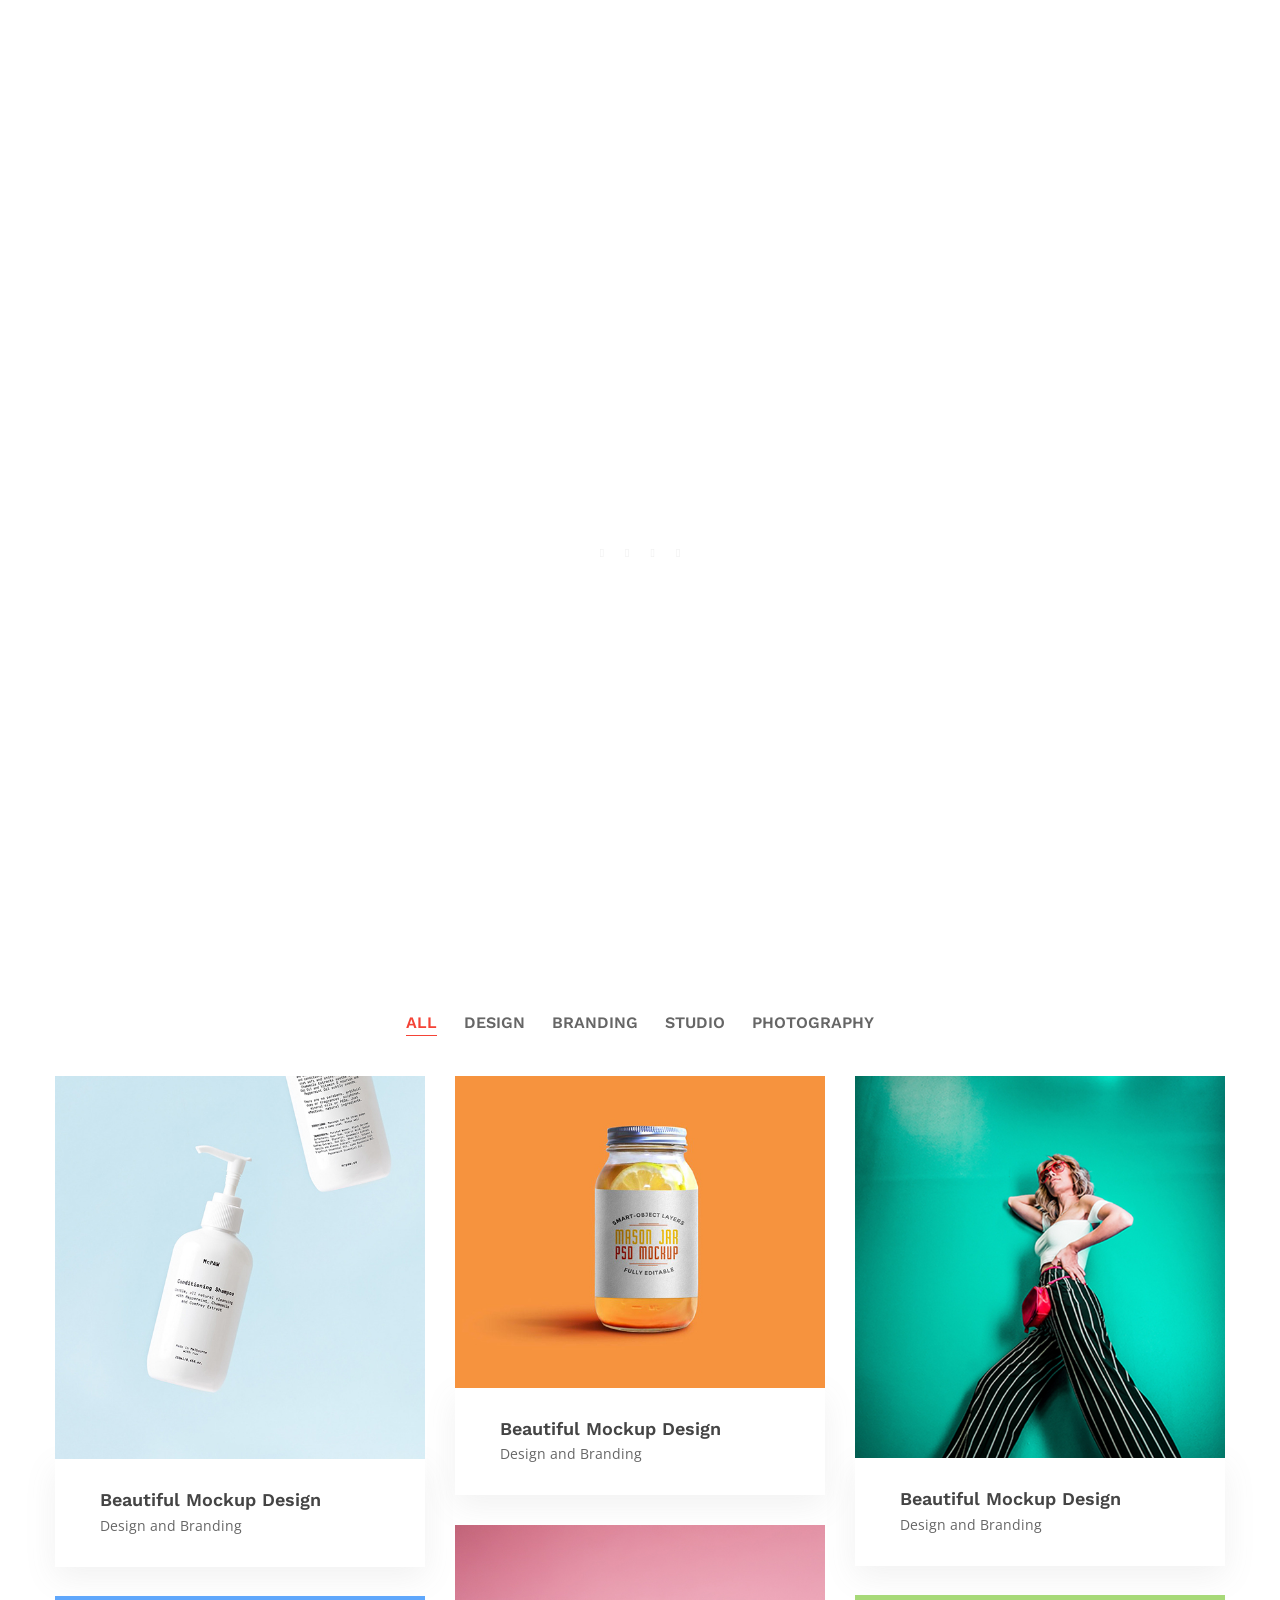
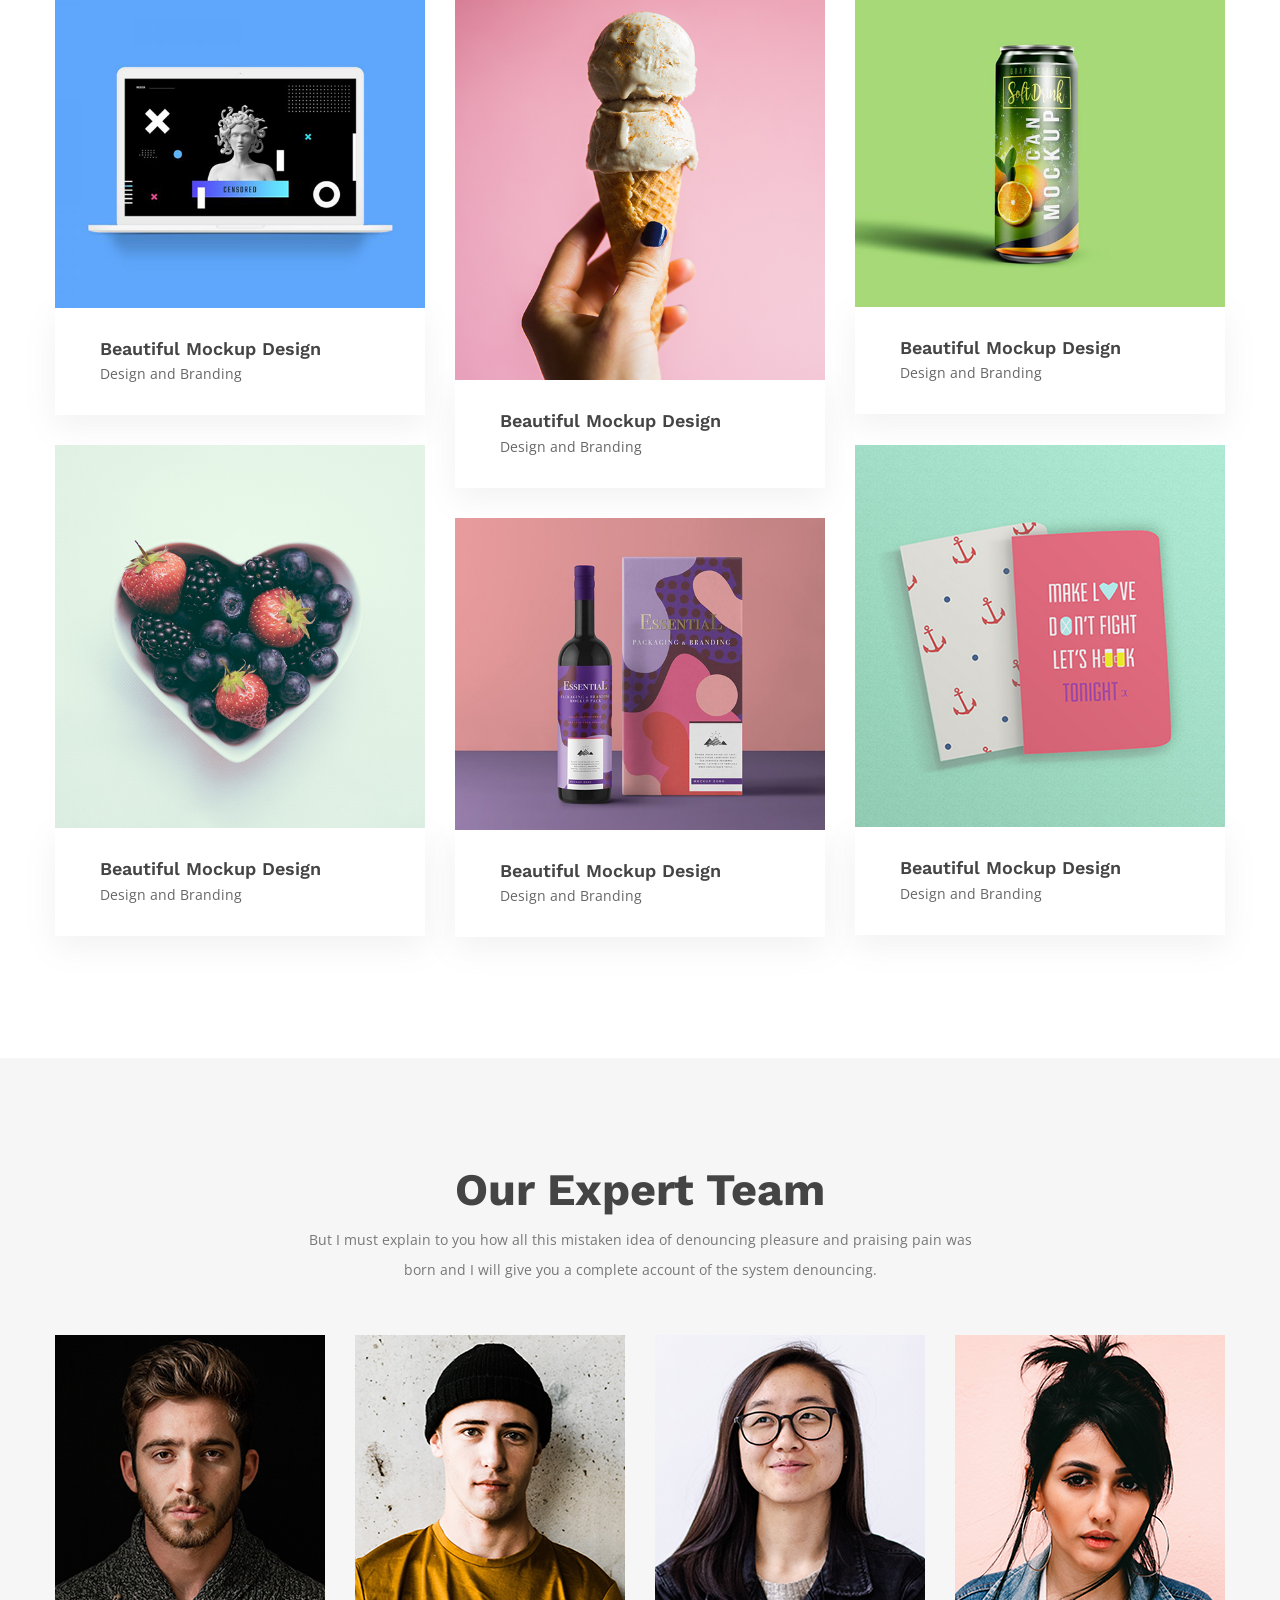
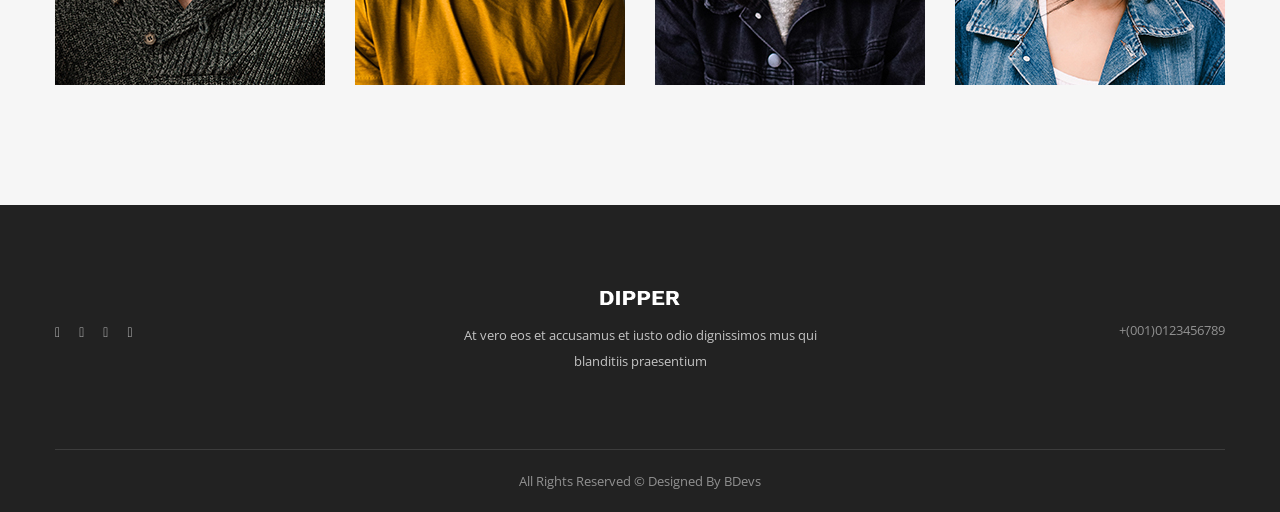
==== index.html @ 20be12cf "init" ====
<!DOCTYPE html>
<!-- saved from url=(0044)http://bdevs.net/dipper/dipper/index-6.html# -->
<html class="js sizes customelements history pointerevents postmessage webgl websockets cssanimations csscolumns csscolumns-width csscolumns-span csscolumns-fill csscolumns-gap csscolumns-rule csscolumns-rulecolor csscolumns-rulestyle csscolumns-rulewidth csscolumns-breakbefore csscolumns-breakafter csscolumns-breakinside flexbox picture srcset webworkers" lang="zxx"><head><meta http-equiv="Content-Type" content="text/html; charset=UTF-8">
        
        <meta http-equiv="x-ua-compatible" content="ie=edge">
        <title>Dipper - Minimal Portfolio Template</title>
        <meta name="description" content="">
        <meta name="viewport" content="width=device-width, initial-scale=1">

        <link rel="manifest" href="http://bdevs.net/dipper/dipper/site.webmanifest">
		<link rel="shortcut icon" type="image/x-icon" href="http://bdevs.net/dipper/dipper/img/favicon.ico">
        <!-- Place favicon.ico in the root directory -->

		<!-- CSS here -->
        <link rel="stylesheet" href="./Dipper - Minimal Portfolio Template_files/bootstrap.min.css">
        <link rel="stylesheet" href="./Dipper - Minimal Portfolio Template_files/owl.carousel.min.css">
		<link rel="stylesheet" href="./Dipper - Minimal Portfolio Template_files/magnific-popup.css">
		<link rel="stylesheet" href="./Dipper - Minimal Portfolio Template_files/animate.min.css">
        <link rel="stylesheet" href="./Dipper - Minimal Portfolio Template_files/slick.css">
        <link rel="stylesheet" href="./Dipper - Minimal Portfolio Template_files/fontawesome-all.min.css">
        <link rel="stylesheet" href="./Dipper - Minimal Portfolio Template_files/hamburgers.min.css">
        <link rel="stylesheet" href="./Dipper - Minimal Portfolio Template_files/default.css">
        <link rel="stylesheet" href="./Dipper - Minimal Portfolio Template_files/meanmenu.css">
        <link rel="stylesheet" href="./Dipper - Minimal Portfolio Template_files/themify-icons.css">
        <link rel="stylesheet" href="./Dipper - Minimal Portfolio Template_files/et-line-fonts.css">
        <link rel="stylesheet" href="./Dipper - Minimal Portfolio Template_files/style.css">
        <link rel="stylesheet" href="./Dipper - Minimal Portfolio Template_files/responsive.css">
    <style>@media print {#ghostery-purple-box {display:none !important}}</style></head>
    <body>
        <!--[if lte IE 9]>
            <p class="browserupgrade">You are using an <strong>outdated</strong> browser. Please <a href="https://browsehappy.com/">upgrade your browser</a> to improve your experience and security.</p>
        <![endif]-->

		<!-- header start -->
		<header id="sticky-header" class="transparent-header">
			<div class="header-area pl-55 pr-55">
				<div class="container-fluid">
					<div class="row">
						<div class="col-xl-2 col-lg-2 d-flex align-items-center">
							<div class="logo ">
								<a href="http://bdevs.net/dipper/dipper/index.html">
									<img class="white-logo" src="./Dipper - Minimal Portfolio Template_files/1.png" alt="">
									<img class="black-logo" src="./Dipper - Minimal Portfolio Template_files/logo.png" alt="">
								</a>
							</div>
						</div>
						<div class="col-xl-10 col-lg-10 ">
							<div class="main-menu text-right">
								<nav id="mobile-menu" style="display: block;">
									<ul>
										<li>
											<a href="http://bdevs.net/dipper/dipper/index.html">HOME</a>
											<ul class="submenu">
												<li>
													<a href="http://bdevs.net/dipper/dipper/index.html">Home Version 1</a>
												</li>
												<li>
													<a href="http://bdevs.net/dipper/dipper/index-2.html">Home Version 2</a>
												</li>
												<li>
													<a href="http://bdevs.net/dipper/dipper/index-3.html">Home Version 3</a>
												</li>
												<li>
													<a href="http://bdevs.net/dipper/dipper/index-4.html">Home Version 4</a>
												</li>
												<li>
													<a href="http://bdevs.net/dipper/dipper/index-5.html">Home Version 5</a>
												</li>
												<li>
													<a href="http://bdevs.net/dipper/dipper/index-6.html">Home Version 6</a>
												</li>
											</ul>
										</li>
										<li>
											<a href="http://bdevs.net/dipper/dipper/about-us.html">ABOUT US</a>
											<ul class="submenu">
												<li>
													<a href="http://bdevs.net/dipper/dipper/about-me.html">About me</a>
												</li>
												<li>
													<a href="http://bdevs.net/dipper/dipper/about-us.html">About Us</a>
												</li>
											</ul>
										</li>
										<li>
											<a href="http://bdevs.net/dipper/dipper/blog-grid.html">BLOG</a>
                                            <ul class="submenu">
                                                <li>
                                                    <a href="http://bdevs.net/dipper/dipper/blog-grid.html">blog grid</a>
                                                </li>
                                                <li>
                                                    <a href="http://bdevs.net/dipper/dipper/blog-left-sidebar.html">Blog Left sidebar</a>
                                                </li>
                                                <li>
                                                    <a href="http://bdevs.net/dipper/dipper/blog-right-sidebar.html">Blog Right sidebar</a>
                                                </li>
                                                <li>
                                                    <a href="http://bdevs.net/dipper/dipper/blog-details.html">Blog Details</a>
                                                </li>
                                            </ul>
										</li>
										<li>
											<a href="http://bdevs.net/dipper/dipper/index-6.html#">PAGES</a>
											<ul class="submenu">
												<li>
													<a href="http://bdevs.net/dipper/dipper/contact.html">Contact</a>
												</li>
												<li>
													<a href="http://bdevs.net/dipper/dipper/pricing.html">pricing</a>
												</li>
												<li>
													<a href="http://bdevs.net/dipper/dipper/services.html">services</a>
												</li>
											</ul>
										</li>
										<li>
											<a href="http://bdevs.net/dipper/dipper/portfolio-2-col.html">PROJECT</a>
											<ul class="submenu">
												<li>
													<a href="http://bdevs.net/dipper/dipper/portfolio-2-col.html">portfolio 2 Col</a>
												</li>
												<li>
													<a href="http://bdevs.net/dipper/dipper/portfolio-3-col.html">portfolio 3 Col</a>
												</li>
												<li>
													<a href="http://bdevs.net/dipper/dipper/portfolio-grid.html">portfolio grid</a>
												</li>
												<li>
													<a href="http://bdevs.net/dipper/dipper/portfolio-grid-withtitle.html">portfolio grid withtitle</a>
												</li>
												<li>
													<a href="http://bdevs.net/dipper/dipper/portfolio-masonry.html">portfolio-masonry</a>
												</li>
												<li>
													<a href="http://bdevs.net/dipper/dipper/portfolio-details.html">portfolio Details </a>
												</li>
											</ul>
										</li>
										<li>
											<a href="http://bdevs.net/dipper/dipper/contact.html">CONTACT</a>
										</li>
									</ul>
								</nav>
							</div>
							<div class="mobile-menu"></div>
						</div>
					</div>
				</div>
			</div>
		</header>
		<!-- header end -->
		<!-- slider-area-start -->
		<div class="slider-area">
			<div class="slider">
				<div class="slider-wrapper vh d-flex align-items-center pt-35" style="background-image:url(img/slider/slider3.jpg)">
				   <div class="container">
						<div class="row">
							<div class="col-xl-6 col-lg-6 offset-lg-3 offset-xl-3">
								<div class="slider-info text-center wow fadeInUp" data-wow-delay=".3s" style="visibility: visible; animation-delay: 0.3s; animation-name: fadeInUp;">
									<h1>We Are Creative</h1>
									<p>But I must explain to you how all this mistaken idea of denouncing pleasure and praising </p>
									<div class="slider-icon">
										<a href="http://bdevs.net/dipper/dipper/index-6.html#"><i class="fab fa-facebook-f"></i></a>
										<a href="http://bdevs.net/dipper/dipper/index-6.html#"><i class="fab fa-twitter"></i></a>
										<a href="http://bdevs.net/dipper/dipper/index-6.html#"><i class="fab fa-instagram"></i></a>
										<a href="http://bdevs.net/dipper/dipper/index-6.html#"><i class="fab fa-dribbble"></i></a>
									</div>
								</div>
							</div>
						</div>
				   </div>
			   </div>
			</div>
		</div>
		<!-- slider-area-end -->
		<!-- portfolio-area start -->
		<div class="portfolio-area pt-110 pb-90">
			<div class="container">
				<div class="row">
					<div class="col-xl-12">
						<div class="portfolio-menu mb-40 text-center">
							<button class="active" data-filter="*">All</button>
							<button data-filter=".cat1">Design</button>
							<button data-filter=".cat2">Branding</button>
							<button data-filter=".cat3">Studio</button>
							<button data-filter=".cat4">Photography</button>
						</div>
					</div>
				</div>
				<div class="row grid" style="position: relative; height: 1489.98px;">
					<div class="col-xl-4 col-lg-4 col-md-6 grid-item cat1 cat4" style="position: absolute; left: 0%; top: 0px;">
						<div class="portfolio-wrapper mb-30 wow fadeInUp" data-wow-delay=".3s" style="visibility: hidden; animation-delay: 0.3s; animation-name: none;">
							<div class="portfolio-img portfolio2-img">
								<a class="image-link" href="./Dipper - Minimal Portfolio Template_files/1.jpg"><img src="./Dipper - Minimal Portfolio Template_files/1.jpg" alt=""></a>
								<div class="portfolio1-content">
									<h4><a href="http://bdevs.net/dipper/dipper/index-6.html#">Beautiful Mockup Design</a></h4>
									<span>Design and Branding</span>
								</div>
							</div>
						</div>
					</div>
					<div class="col-xl-4 col-lg-4 col-md-6 grid-item cat2 cat4" style="position: absolute; left: 33.3333%; top: 0px;">
						<div class="portfolio-wrapper mb-30 wow fadeInUp" data-wow-delay=".5s" style="visibility: hidden; animation-delay: 0.5s; animation-name: none;">
							<div class="portfolio-img portfolio2-img">
								<a class="image-link" href="./Dipper - Minimal Portfolio Template_files/2.jpg"><img src="./Dipper - Minimal Portfolio Template_files/2.jpg" alt=""></a>
								<div class="portfolio1-content">
									<h4><a href="http://bdevs.net/dipper/dipper/index-6.html#">Beautiful Mockup Design</a></h4>
									<span>Design and Branding</span>
								</div>
							</div>
						</div>
					</div>
					<div class="col-xl-4 col-lg-4 col-md-6 grid-item cat3 cat1" style="position: absolute; left: 66.6667%; top: 0px;">
						<div class="portfolio-wrapper mb-30 wow fadeInUp" data-wow-delay=".7s" style="visibility: hidden; animation-delay: 0.7s; animation-name: none;">
							<div class="portfolio-img portfolio2-img">
								<a class="image-link" href="./Dipper - Minimal Portfolio Template_files/3.jpg"><img src="./Dipper - Minimal Portfolio Template_files/3.jpg" alt=""></a>
								<div class="portfolio1-content">
									<h4><a href="http://bdevs.net/dipper/dipper/index-6.html#">Beautiful Mockup Design</a></h4>
									<span>Design and Branding</span>
								</div>
							</div>
						</div>
					</div>
					<div class="col-xl-4 col-lg-4 col-md-6 grid-item cat1 cat2" style="position: absolute; left: 33.3333%; top: 448px;">
						<div class="portfolio-wrapper mb-30 wow fadeInUp" data-wow-delay=".9s" style="visibility: hidden; animation-delay: 0.9s; animation-name: none;">
							<div class="portfolio-img portfolio2-img">
								<a class="image-link" href="./Dipper - Minimal Portfolio Template_files/4.jpg"><img src="./Dipper - Minimal Portfolio Template_files/5.jpg" alt=""></a>
								<div class="portfolio1-content">
									<h4><a href="http://bdevs.net/dipper/dipper/index-6.html#">Beautiful Mockup Design</a></h4>
									<span>Design and Branding</span>
								</div>
							</div>
						</div>
					</div>
					<div class="col-xl-4 col-lg-4 col-md-6 grid-item cat2 cat3" style="position: absolute; left: 66.6667%; top: 519px;">
						<div class="portfolio-wrapper mb-30 wow fadeInUp" data-wow-delay="1.1s" style="visibility: hidden; animation-delay: 1.1s; animation-name: none;">
							<div class="portfolio-img portfolio2-img">
								<a class="image-link" href="./Dipper - Minimal Portfolio Template_files/6.jpg"><img src="./Dipper - Minimal Portfolio Template_files/6.jpg" alt=""></a>
								<div class="portfolio1-content">
									<h4><a href="http://bdevs.net/dipper/dipper/index-6.html#">Beautiful Mockup Design</a></h4>
									<span>Design and Branding</span>
								</div>
							</div>
						</div>
					</div>
					<div class="col-xl-4 col-lg-4 col-md-6 grid-item cat4 cat2" style="position: absolute; left: 0%; top: 519px;">
						<div class="portfolio-wrapper mb-30 wow fadeInUp" data-wow-delay="1.3s" style="visibility: hidden; animation-delay: 1.3s; animation-name: none;">
							<div class="portfolio-img portfolio2-img">
								<a class="image-link" href="./Dipper - Minimal Portfolio Template_files/5.jpg"><img src="./Dipper - Minimal Portfolio Template_files/4.jpg" alt=""></a>
								<div class="portfolio1-content">
									<h4><a href="http://bdevs.net/dipper/dipper/index-6.html#">Beautiful Mockup Design</a></h4>
									<span>Design and Branding</span>
								</div>
							</div>
						</div>
					</div>
					<div class="col-xl-4 col-lg-4 col-md-6 grid-item cat1 cat3" style="position: absolute; left: 66.6667%; top: 968px;">
						<div class="portfolio-wrapper mb-30 wow fadeInUp" data-wow-delay="1.5s" style="visibility: hidden; animation-delay: 1.5s; animation-name: none;">
							<div class="portfolio-img portfolio2-img">
								<a class="image-link" href="./Dipper - Minimal Portfolio Template_files/7.jpg"><img src="./Dipper - Minimal Portfolio Template_files/9.jpg" alt=""></a>
								<div class="portfolio1-content">
									<h4><a href="http://bdevs.net/dipper/dipper/index-6.html#">Beautiful Mockup Design</a></h4>
									<span>Design and Branding</span>
								</div>
							</div>
						</div>
					</div>
					<div class="col-xl-4 col-lg-4 col-md-6 grid-item cat4 cat1" style="position: absolute; left: 0%; top: 968px;">
						<div class="portfolio-wrapper mb-30 wow fadeInUp" data-wow-delay="1.7s" style="visibility: hidden; animation-delay: 1.7s; animation-name: none;">
							<div class="portfolio-img portfolio2-img">
								<a class="image-link" href="./Dipper - Minimal Portfolio Template_files/8.jpg"><img src="./Dipper - Minimal Portfolio Template_files/7.jpg" alt=""></a>
								<div class="portfolio1-content">
									<h4><a href="http://bdevs.net/dipper/dipper/index-6.html#">Beautiful Mockup Design</a></h4>
									<span>Design and Branding</span>
								</div>
							</div>
						</div>
					</div>
					<div class="col-xl-4 col-lg-4 col-md-6 grid-item cat2 cat4" style="position: absolute; left: 33.3333%; top: 1041px;">
						<div class="portfolio-wrapper mb-30 wow fadeInUp" data-wow-delay="1.9s" style="visibility: hidden; animation-delay: 1.9s; animation-name: none;">
							<div class="portfolio-img portfolio2-img">
								<a class="image-link" href="./Dipper - Minimal Portfolio Template_files/8.jpg"><img src="./Dipper - Minimal Portfolio Template_files/8.jpg" alt=""></a>
								<div class="portfolio1-content">
									<h4><a href="http://bdevs.net/dipper/dipper/index-6.html#">Beautiful Mockup Design</a></h4>
									<span>Design and Branding</span>
								</div>
							</div>
						</div>
					</div>
				</div>
			</div>
		</div>
		<!-- portfolio-area end -->
		<!-- team-area-start -->
		<div class="team-area gray-bg pt-105 pb-90">
			<div class="container">
				<div class="col-xl-8 col-lg-8 offset-lg-2 offset-xl-2">
					<div class="section-title text-center mb-50">
						<h1>Our Expert Team</h1>
						<p>But I must explain to you how all this mistaken idea of denouncing pleasure and praising pain was born and I will give you a complete account of the system denouncing.</p>
					</div>
				</div>
				<div class="row">
					<div class="col-xl-3 col-lg-3 col-md-6">
						<div class="team-wrapper mb-30 wow fadeInUp" data-wow-delay=".3s" style="visibility: hidden; animation-delay: 0.3s; animation-name: none;">
							<div class="team-img">
								<img src="./Dipper - Minimal Portfolio Template_files/team1.jpg" alt="">
								<div class="team-text">
									<h4>Nora S. Williams</h4>
									<span>Web Developer</span>
									<div class="team-icon">
										<a href="http://bdevs.net/dipper/dipper/index-6.html#"><i class="fab fa-facebook-f"></i></a>
										<a href="http://bdevs.net/dipper/dipper/index-6.html#"><i class="fab fa-twitter"></i></a>
										<a href="http://bdevs.net/dipper/dipper/index-6.html#"><i class="fab fa-google-plus-g"></i></a>
										<a href="http://bdevs.net/dipper/dipper/index-6.html#"><i class="fab fa-instagram"></i></a>
									</div>
								</div>
							</div>
						</div>
					</div>
					<div class="col-xl-3 col-lg-3 col-md-6">
						<div class="team-wrapper mb-30 wow fadeInUp" data-wow-delay=".5s" style="visibility: hidden; animation-delay: 0.5s; animation-name: none;">
							<div class="team-img">
								<img src="./Dipper - Minimal Portfolio Template_files/team2.jpg" alt="">
								<div class="team-text">
									<h4>Nora S. Williams</h4>
									<span>Web Developer</span>
									<div class="team-icon">
										<a href="http://bdevs.net/dipper/dipper/index-6.html#"><i class="fab fa-facebook-f"></i></a>
										<a href="http://bdevs.net/dipper/dipper/index-6.html#"><i class="fab fa-twitter"></i></a>
										<a href="http://bdevs.net/dipper/dipper/index-6.html#"><i class="fab fa-google-plus-g"></i></a>
										<a href="http://bdevs.net/dipper/dipper/index-6.html#"><i class="fab fa-instagram"></i></a>
									</div>
								</div>
							</div>
						</div>
					</div>
					<div class="col-xl-3 col-lg-3 col-md-6">
						<div class="team-wrapper mb-30 wow fadeInUp" data-wow-delay=".7s" style="visibility: hidden; animation-delay: 0.7s; animation-name: none;">
							<div class="team-img">
								<img src="./Dipper - Minimal Portfolio Template_files/team3.jpg" alt="">
								<div class="team-text">
									<h4>Nora S. Williams</h4>
									<span>Web Developer</span>
									<div class="team-icon">
										<a href="http://bdevs.net/dipper/dipper/index-6.html#"><i class="fab fa-facebook-f"></i></a>
										<a href="http://bdevs.net/dipper/dipper/index-6.html#"><i class="fab fa-twitter"></i></a>
										<a href="http://bdevs.net/dipper/dipper/index-6.html#"><i class="fab fa-google-plus-g"></i></a>
										<a href="http://bdevs.net/dipper/dipper/index-6.html#"><i class="fab fa-instagram"></i></a>
									</div>
								</div>
							</div>
						</div>
					</div>
					<div class="col-xl-3 col-lg-3 col-md-6">
						<div class="team-wrapper mb-30 wow fadeInUp" data-wow-delay=".9s" style="visibility: hidden; animation-delay: 0.9s; animation-name: none;">
							<div class="team-img">
								<img src="./Dipper - Minimal Portfolio Template_files/team4.jpg" alt="">
								<div class="team-text">
									<h4>Nora S. Williams</h4>
									<span>Web Developer</span>
									<div class="team-icon">
										<a href="http://bdevs.net/dipper/dipper/index-6.html#"><i class="fab fa-facebook-f"></i></a>
										<a href="http://bdevs.net/dipper/dipper/index-6.html#"><i class="fab fa-twitter"></i></a>
										<a href="http://bdevs.net/dipper/dipper/index-6.html#"><i class="fab fa-google-plus-g"></i></a>
										<a href="http://bdevs.net/dipper/dipper/index-6.html#"><i class="fab fa-instagram"></i></a>
									</div>
								</div>
							</div>
						</div>
					</div>
				</div>
			</div>
		</div>
		<!-- team-area-end -->
		<!-- footer-start -->
		<footer>
			<div class="footer-top-area black1-bg pt-80">
				<div class="container">
					<div class="row">
						<div class="col-xl-4 col-lg-4 col-md-4">
							<div class="footer-wrapper mb-30 wow fadeInUp" data-wow-delay=".3s" style="visibility: hidden; animation-delay: 0.3s; animation-name: none;">
								<div class="footer-icon footer3-icon">
									<a href="http://bdevs.net/dipper/dipper/index-6.html#"><i class="fab fa-facebook-f"></i></a>
									<a href="http://bdevs.net/dipper/dipper/index-6.html#"><i class="fab fa-twitter"></i></a>
									<a href="http://bdevs.net/dipper/dipper/index-6.html#"><i class="fab fa-google-plus-g"></i></a>
									<a href="http://bdevs.net/dipper/dipper/index-6.html#"><i class="fab fa-instagram"></i></a>
								</div>
							</div>
						</div>
						<div class="col-xl-4 col-lg-4 col-md-4">
							<div class="footer-wrapper text-md-center mb-30 wow fadeInUp" data-wow-delay=".5s" style="visibility: hidden; animation-delay: 0.5s; animation-name: none;">
								<div class="footer-logo footer2-logo">
									<a href="http://bdevs.net/dipper/dipper/index.html"><img src="./Dipper - Minimal Portfolio Template_files/1.png" alt=""></a>
								</div>
								<div class="footer2-text">
									<p>At vero eos et accusamus et iusto odio dignissimos mus qui blanditiis praesentium </p>
								</div>
							</div>
						</div>
						<div class="col-xl-4 col-lg-4 col-md-4">
							<div class="footer-wrapper text-md-right mb-30 wow fadeInUp" data-wow-delay=".7s" style="visibility: hidden; animation-delay: 0.7s; animation-name: none;">
							<ul class="footer-link footer2-link">
								<li>+(001)0123456789</li>
							</ul>
							</div>
						</div>
					</div>
					<div class="footer-bottom-area mt-45">
						<div class="row">
							<div class="col-xl-12">
								<div class="copyright text-left text-md-center">
									<p>All Rights Reserved © Designed By BDevs</p>
								</div>
							</div>
						</div>
					</div>
				</div>
			</div>
		</footer>
		<!-- footer-end -->



		<!-- JS here -->
        <script src="./Dipper - Minimal Portfolio Template_files/modernizr-3.5.0.min.js"></script>
        <script src="./Dipper - Minimal Portfolio Template_files/jquery-1.12.4.min.js"></script>
        <script src="./Dipper - Minimal Portfolio Template_files/popper.min.js"></script>
        <script src="./Dipper - Minimal Portfolio Template_files/bootstrap.min.js"></script>
        <script src="./Dipper - Minimal Portfolio Template_files/jquery.easypiechart.min.js"></script>
        <script src="./Dipper - Minimal Portfolio Template_files/jquery.scrollUp.min.js"></script>
        <script src="./Dipper - Minimal Portfolio Template_files/jquery.counterup.min.js"></script>
        <script src="./Dipper - Minimal Portfolio Template_files/waypoints.min.js"></script>
        <script src="./Dipper - Minimal Portfolio Template_files/owl.carousel.min.js"></script>
        <script src="./Dipper - Minimal Portfolio Template_files/slick.min.js"></script>
        <script src="./Dipper - Minimal Portfolio Template_files/wow.min.js"></script>
        <script src="./Dipper - Minimal Portfolio Template_files/jquery.meanmenu.js"></script>
        <script src="./Dipper - Minimal Portfolio Template_files/isotope.pkgd.min.js"></script>
        <script src="./Dipper - Minimal Portfolio Template_files/ajax-form.js"></script>
        <script src="./Dipper - Minimal Portfolio Template_files/imagesloaded.pkgd.min.js"></script>
        <script src="./Dipper - Minimal Portfolio Template_files/jquery.magnific-popup.min.js"></script>
        <script src="./Dipper - Minimal Portfolio Template_files/plugins.js"></script>
        <script src="./Dipper - Minimal Portfolio Template_files/main.js"></script><a id="scrollUp" href="http://bdevs.net/dipper/dipper/index-6.html#top" style="display: none; position: fixed; z-index: 2147483647;"><i class="fas fa-angle-up"></i></a>
    

</body></html>
---- Dipper - Minimal Portfolio Template_files/hamburgers.min.css ----
.hamburger{font:inherit;display:inline-block;overflow:visible;margin:0;padding:15px;cursor:pointer;transition-timing-function:linear;transition-duration:.15s;transition-property:opacity,filter;text-transform:none;color:inherit;border:0;background-color:transparent}.hamburger:hover{opacity:.7}.hamburger-box{position:relative;display:inline-block;width:40px;height:24px}.hamburger-inner{top:50%;display:block;margin-top:-2px}.hamburger-inner,.hamburger-inner:after,.hamburger-inner:before{position:absolute;width:40px;height:4px;transition-timing-function:ease;transition-duration:.15s;transition-property:transform;border-radius:4px;background-color:#000}.hamburger-inner:after,.hamburger-inner:before{display:block;content:''}.hamburger-inner:before{top:-10px}.hamburger-inner:after{bottom:-10px}.hamburger--3dx .hamburger-box{perspective:80px}.hamburger--3dx .hamburger-inner{transition:transform .2s cubic-bezier(.645,.045,.355,1),background-color 0s cubic-bezier(.645,.045,.355,1) .1s}.hamburger--3dx .hamburger-inner:after,.hamburger--3dx .hamburger-inner:before{transition:transform 0s cubic-bezier(.645,.045,.355,1) .1s}.hamburger--3dx.is-active .hamburger-inner{transform:rotateY(180deg);background-color:transparent}.hamburger--3dx.is-active .hamburger-inner:before{transform:translate3d(0,10px,0) rotate(45deg)}.hamburger--3dx.is-active .hamburger-inner:after{transform:translate3d(0,-10px,0) rotate(-45deg)}.hamburger--3dx-r .hamburger-box{perspective:80px}.hamburger--3dx-r .hamburger-inner{transition:transform .2s cubic-bezier(.645,.045,.355,1),background-color 0s cubic-bezier(.645,.045,.355,1) .1s}.hamburger--3dx-r .hamburger-inner:after,.hamburger--3dx-r .hamburger-inner:before{transition:transform 0s cubic-bezier(.645,.045,.355,1) .1s}.hamburger--3dx-r.is-active .hamburger-inner{transform:rotateY(-180deg);background-color:transparent}.hamburger--3dx-r.is-active .hamburger-inner:before{transform:translate3d(0,10px,0) rotate(45deg)}.hamburger--3dx-r.is-active .hamburger-inner:after{transform:translate3d(0,-10px,0) rotate(-45deg)}.hamburger--3dy .hamburger-box{perspective:80px}.hamburger--3dy .hamburger-inner{transition:transform .2s cubic-bezier(.645,.045,.355,1),background-color 0s cubic-bezier(.645,.045,.355,1) .1s}.hamburger--3dy .hamburger-inner:after,.hamburger--3dy .hamburger-inner:before{transition:transform 0s cubic-bezier(.645,.045,.355,1) .1s}.hamburger--3dy.is-active .hamburger-inner{transform:rotateX(-180deg);background-color:transparent}.hamburger--3dy.is-active .hamburger-inner:before{transform:translate3d(0,10px,0) rotate(45deg)}.hamburger--3dy.is-active .hamburger-inner:after{transform:translate3d(0,-10px,0) rotate(-45deg)}.hamburger--3dy-r .hamburger-box{perspective:80px}.hamburger--3dy-r .hamburger-inner{transition:transform .2s cubic-bezier(.645,.045,.355,1),background-color 0s cubic-bezier(.645,.045,.355,1) .1s}.hamburger--3dy-r .hamburger-inner:after,.hamburger--3dy-r .hamburger-inner:before{transition:transform 0s cubic-bezier(.645,.045,.355,1) .1s}.hamburger--3dy-r.is-active .hamburger-inner{transform:rotateX(180deg);background-color:transparent}.hamburger--3dy-r.is-active .hamburger-inner:before{transform:translate3d(0,10px,0) rotate(45deg)}.hamburger--3dy-r.is-active .hamburger-inner:after{transform:translate3d(0,-10px,0) rotate(-45deg)}.hamburger--arrow.is-active .hamburger-inner:before{transform:translate3d(-8px,0,0) rotate(-45deg) scaleX(.7)}.hamburger--arrow.is-active .hamburger-inner:after{transform:translate3d(-8px,0,0) rotate(45deg) scaleX(.7)}.hamburger--arrow-r.is-active .hamburger-inner:before{transform:translate3d(8px,0,0) rotate(45deg) scaleX(.7)}.hamburger--arrow-r.is-active .hamburger-inner:after{transform:translate3d(8px,0,0) rotate(-45deg) scaleX(.7)}.hamburger--arrowalt .hamburger-inner:before{transition:top .1s ease .15s,transform .15s cubic-bezier(.165,.84,.44,1)}.hamburger--arrowalt .hamburger-inner:after{transition:bottom .1s ease .15s,transform .15s cubic-bezier(.165,.84,.44,1)}.hamburger--arrowalt.is-active .hamburger-inner:before{top:0;transition:top .1s ease,transform .15s cubic-bezier(.895,.03,.685,.22) .1s;transform:translate3d(-8px,-10px,0) rotate(-45deg) scaleX(.7)}.hamburger--arrowalt.is-active .hamburger-inner:after{bottom:0;transition:bottom .1s ease,transform .15s cubic-bezier(.895,.03,.685,.22) .1s;transform:translate3d(-8px,10px,0) rotate(45deg) scaleX(.7)}.hamburger--arrowalt-r .hamburger-inner:before{transition:top .1s ease .15s,transform .15s cubic-bezier(.165,.84,.44,1)}.hamburger--arrowalt-r .hamburger-inner:after{transition:bottom .1s ease .15s,transform .15s cubic-bezier(.165,.84,.44,1)}.hamburger--arrowalt-r.is-active .hamburger-inner:before{top:0;transition:top .1s ease,transform .15s cubic-bezier(.895,.03,.685,.22) .1s;transform:translate3d(8px,-10px,0) rotate(45deg) scaleX(.7)}.hamburger--arrowalt-r.is-active .hamburger-inner:after{bottom:0;transition:bottom .1s ease,transform .15s cubic-bezier(.895,.03,.685,.22) .1s;transform:translate3d(8px,10px,0) rotate(-45deg) scaleX(.7)}.hamburger--boring .hamburger-inner,.hamburger--boring .hamburger-inner:after,.hamburger--boring .hamburger-inner:before{transition-property:none}.hamburger--boring.is-active .hamburger-inner{transform:rotate(45deg)}.hamburger--boring.is-active .hamburger-inner:before{top:0;opacity:0}.hamburger--boring.is-active .hamburger-inner:after{bottom:0;transform:rotate(-90deg)}.hamburger--collapse .hamburger-inner{top:auto;bottom:0;transition-delay:.15s;transition-timing-function:cubic-bezier(.55,.055,.675,.19);transition-duration:.15s}.hamburger--collapse .hamburger-inner:after{top:-20px;transition:top .3s cubic-bezier(.33333,.66667,.66667,1) .3s,opacity .1s linear}.hamburger--collapse .hamburger-inner:before{transition:top .12s cubic-bezier(.33333,.66667,.66667,1) .3s,transform .15s cubic-bezier(.55,.055,.675,.19)}.hamburger--collapse.is-active .hamburger-inner{transition-delay:.32s;transition-timing-function:cubic-bezier(.215,.61,.355,1);transform:translate3d(0,-10px,0) rotate(-45deg)}.hamburger--collapse.is-active .hamburger-inner:after{top:0;transition:top .3s cubic-bezier(.33333,0,.66667,.33333),opacity .1s linear .27s;opacity:0}.hamburger--collapse.is-active .hamburger-inner:before{top:0;transition:top .12s cubic-bezier(.33333,0,.66667,.33333) .18s,transform .15s cubic-bezier(.215,.61,.355,1) .42s;transform:rotate(-90deg)}.hamburger--collapse-r .hamburger-inner{top:auto;bottom:0;transition-delay:.15s;transition-timing-function:cubic-bezier(.55,.055,.675,.19);transition-duration:.15s}.hamburger--collapse-r .hamburger-inner:after{top:-20px;transition:top .3s cubic-bezier(.33333,.66667,.66667,1) .3s,opacity .1s linear}.hamburger--collapse-r .hamburger-inner:before{transition:top .12s cubic-bezier(.33333,.66667,.66667,1) .3s,transform .15s cubic-bezier(.55,.055,.675,.19)}.hamburger--collapse-r.is-active .hamburger-inner{transition-delay:.32s;transition-timing-function:cubic-bezier(.215,.61,.355,1);transform:translate3d(0,-10px,0) rotate(45deg)}.hamburger--collapse-r.is-active .hamburger-inner:after{top:0;transition:top .3s cubic-bezier(.33333,0,.66667,.33333),opacity .1s linear .27s;opacity:0}.hamburger--collapse-r.is-active .hamburger-inner:before{top:0;transition:top .12s cubic-bezier(.33333,0,.66667,.33333) .18s,transform .15s cubic-bezier(.215,.61,.355,1) .42s;transform:rotate(90deg)}.hamburger--elastic .hamburger-inner{top:2px;transition-timing-function:cubic-bezier(.68,-.55,.265,1.55);transition-duration:.4s}.hamburger--elastic .hamburger-inner:before{top:10px;transition:opacity .15s ease .4s}.hamburger--elastic .hamburger-inner:after{top:20px;transition:transform .4s cubic-bezier(.68,-.55,.265,1.55)}.hamburger--elastic.is-active .hamburger-inner{transition-delay:.1s;transform:translate3d(0,10px,0) rotate(135deg)}.hamburger--elastic.is-active .hamburger-inner:before{transition-delay:0s;opacity:0}.hamburger--elastic.is-active .hamburger-inner:after{transition-delay:.1s;transform:translate3d(0,-20px,0) rotate(-270deg)}.hamburger--elastic-r .hamburger-inner{top:2px;transition-timing-function:cubic-bezier(.68,-.55,.265,1.55);transition-duration:.4s}.hamburger--elastic-r .hamburger-inner:before{top:10px;transition:opacity .15s ease .4s}.hamburger--elastic-r .hamburger-inner:after{top:20px;transition:transform .4s cubic-bezier(.68,-.55,.265,1.55)}.hamburger--elastic-r.is-active .hamburger-inner{transition-delay:.1s;transform:translate3d(0,10px,0) rotate(-135deg)}.hamburger--elastic-r.is-active .hamburger-inner:before{transition-delay:0s;opacity:0}.hamburger--elastic-r.is-active .hamburger-inner:after{transition-delay:.1s;transform:translate3d(0,-20px,0) rotate(270deg)}.hamburger--emphatic{overflow:hidden}.hamburger--emphatic .hamburger-inner{transition:background-color .2s ease-in .25s}.hamburger--emphatic .hamburger-inner:before{left:0;transition:transform .2s cubic-bezier(.6,.04,.98,.335),top .05s linear .2s,left .2s ease-in .25s}.hamburger--emphatic .hamburger-inner:after{top:10px;right:0;transition:transform .2s cubic-bezier(.6,.04,.98,.335),top .05s linear .2s,right .2s ease-in .25s}.hamburger--emphatic.is-active .hamburger-inner{transition-delay:0s;transition-timing-function:ease-out;background-color:transparent}.hamburger--emphatic.is-active .hamburger-inner:before{top:-80px;left:-80px;transition:left .2s ease-out,top .05s linear .2s,transform .2s cubic-bezier(.075,.82,.165,1) .25s;transform:translate3d(80px,80px,0) rotate(45deg)}.hamburger--emphatic.is-active .hamburger-inner:after{top:-80px;right:-80px;transition:right .2s ease-out,top .05s linear .2s,transform .2s cubic-bezier(.075,.82,.165,1) .25s;transform:translate3d(-80px,80px,0) rotate(-45deg)}.hamburger--emphatic-r{overflow:hidden}.hamburger--emphatic-r .hamburger-inner{transition:background-color .2s ease-in .25s}.hamburger--emphatic-r .hamburger-inner:before{left:0;transition:transform .2s cubic-bezier(.6,.04,.98,.335),top .05s linear .2s,left .2s ease-in .25s}.hamburger--emphatic-r .hamburger-inner:after{top:10px;right:0;transition:transform .2s cubic-bezier(.6,.04,.98,.335),top .05s linear .2s,right .2s ease-in .25s}.hamburger--emphatic-r.is-active .hamburger-inner{transition-delay:0s;transition-timing-function:ease-out;background-color:transparent}.hamburger--emphatic-r.is-active .hamburger-inner:before{top:80px;left:-80px;transition:left .2s ease-out,top .05s linear .2s,transform .2s cubic-bezier(.075,.82,.165,1) .25s;transform:translate3d(80px,-80px,0) rotate(-45deg)}.hamburger--emphatic-r.is-active .hamburger-inner:after{top:80px;right:-80px;transition:right .2s ease-out,top .05s linear .2s,transform .2s cubic-bezier(.075,.82,.165,1) .25s;transform:translate3d(-80px,-80px,0) rotate(45deg)}.hamburger--slider .hamburger-inner{top:2px}.hamburger--slider .hamburger-inner:before{top:10px;transition-timing-function:ease;transition-duration:.2s;transition-property:transform,opacity}.hamburger--slider .hamburger-inner:after{top:20px}.hamburger--slider.is-active .hamburger-inner{transform:translate3d(0,10px,0) rotate(45deg)}.hamburger--slider.is-active .hamburger-inner:before{transform:rotate(-45deg) translate3d(-5.71429px,-6px,0);opacity:0}.hamburger--slider.is-active .hamburger-inner:after{transform:translate3d(0,-20px,0) rotate(-90deg)}.hamburger--slider-r .hamburger-inner{top:2px}.hamburger--slider-r .hamburger-inner:before{top:10px;transition-timing-function:ease;transition-duration:.2s;transition-property:transform,opacity}.hamburger--slider-r .hamburger-inner:after{top:20px}.hamburger--slider-r.is-active .hamburger-inner{transform:translate3d(0,10px,0) rotate(-45deg)}.hamburger--slider-r.is-active .hamburger-inner:before{transform:rotate(45deg) translate3d(5.71429px,-6px,0);opacity:0}.hamburger--slider-r.is-active .hamburger-inner:after{transform:translate3d(0,-20px,0) rotate(90deg)}.hamburger--spring .hamburger-inner{top:2px;transition:background-color 0s linear .15s}.hamburger--spring .hamburger-inner:before{top:10px;transition:top .12s cubic-bezier(.33333,.66667,.66667,1) .3s,transform .15s cubic-bezier(.55,.055,.675,.19)}.hamburger--spring .hamburger-inner:after{top:20px;transition:top .3s cubic-bezier(.33333,.66667,.66667,1) .3s,transform .15s cubic-bezier(.55,.055,.675,.19)}.hamburger--spring.is-active .hamburger-inner{transition-delay:.32s;background-color:transparent}.hamburger--spring.is-active .hamburger-inner:before{top:0;transition:top .12s cubic-bezier(.33333,0,.66667,.33333) .18s,transform .15s cubic-bezier(.215,.61,.355,1) .32s;transform:translate3d(0,10px,0) rotate(45deg)}.hamburger--spring.is-active .hamburger-inner:after{top:0;transition:top .3s cubic-bezier(.33333,0,.66667,.33333),transform .15s cubic-bezier(.215,.61,.355,1) .32s;transform:translate3d(0,10px,0) rotate(-45deg)}.hamburger--spring-r .hamburger-inner{top:auto;bottom:0;transition-delay:0s;transition-timing-function:cubic-bezier(.55,.055,.675,.19);transition-duration:.15s}.hamburger--spring-r .hamburger-inner:after{top:-20px;transition:top .3s cubic-bezier(.33333,.66667,.66667,1) .3s,opacity 0s linear}.hamburger--spring-r .hamburger-inner:before{transition:top .12s cubic-bezier(.33333,.66667,.66667,1) .3s,transform .15s cubic-bezier(.55,.055,.675,.19)}.hamburger--spring-r.is-active .hamburger-inner{transition-delay:.32s;transition-timing-function:cubic-bezier(.215,.61,.355,1);transform:translate3d(0,-10px,0) rotate(-45deg)}.hamburger--spring-r.is-active .hamburger-inner:after{top:0;transition:top .3s cubic-bezier(.33333,0,.66667,.33333),opacity 0s linear .32s;opacity:0}.hamburger--spring-r.is-active .hamburger-inner:before{top:0;transition:top .12s cubic-bezier(.33333,0,.66667,.33333) .18s,transform .15s cubic-bezier(.215,.61,.355,1) .32s;transform:rotate(90deg)}.hamburger--stand .hamburger-inner{transition:transform .1s cubic-bezier(.55,.055,.675,.19) .22s,background-color 0s linear .1s}.hamburger--stand .hamburger-inner:before{transition:top .1s ease-in .1s,transform .1s cubic-bezier(.55,.055,.675,.19) 0s}.hamburger--stand .hamburger-inner:after{transition:bottom .1s ease-in .1s,transform .1s cubic-bezier(.55,.055,.675,.19) 0s}.hamburger--stand.is-active .hamburger-inner{transition:transform .1s cubic-bezier(.215,.61,.355,1) 0s,background-color 0s linear .22s;transform:rotate(90deg);background-color:transparent}.hamburger--stand.is-active .hamburger-inner:before{top:0;transition:top .1s ease-out .12s,transform .1s cubic-bezier(.215,.61,.355,1) .22s;transform:rotate(-45deg)}.hamburger--stand.is-active .hamburger-inner:after{bottom:0;transition:bottom .1s ease-out .12s,transform .1s cubic-bezier(.215,.61,.355,1) .22s;transform:rotate(45deg)}.hamburger--stand-r .hamburger-inner{transition:transform .1s cubic-bezier(.55,.055,.675,.19) .22s,background-color 0s linear .1s}.hamburger--stand-r .hamburger-inner:before{transition:top .1s ease-in .1s,transform .1s cubic-bezier(.55,.055,.675,.19) 0s}.hamburger--stand-r .hamburger-inner:after{transition:bottom .1s ease-in .1s,transform .1s cubic-bezier(.55,.055,.675,.19) 0s}.hamburger--stand-r.is-active .hamburger-inner{transition:transform .1s cubic-bezier(.215,.61,.355,1) 0s,background-color 0s linear .22s;transform:rotate(-90deg);background-color:transparent}.hamburger--stand-r.is-active .hamburger-inner:before{top:0;transition:top .1s ease-out .12s,transform .1s cubic-bezier(.215,.61,.355,1) .22s;transform:rotate(-45deg)}.hamburger--stand-r.is-active .hamburger-inner:after{bottom:0;transition:bottom .1s ease-out .12s,transform .1s cubic-bezier(.215,.61,.355,1) .22s;transform:rotate(45deg)}.hamburger--spin .hamburger-inner{transition-timing-function:cubic-bezier(.55,.055,.675,.19);transition-duration:.3s}.hamburger--spin .hamburger-inner:before{transition:top .1s ease-in .34s,opacity .1s ease-in}.hamburger--spin .hamburger-inner:after{transition:bottom .1s ease-in .34s,transform .3s cubic-bezier(.55,.055,.675,.19)}.hamburger--spin.is-active .hamburger-inner{transition-delay:.14s;transition-timing-function:cubic-bezier(.215,.61,.355,1);transform:rotate(225deg)}.hamburger--spin.is-active .hamburger-inner:before{top:0;transition:top .1s ease-out,opacity .1s ease-out .14s;opacity:0}.hamburger--spin.is-active .hamburger-inner:after{bottom:0;transition:bottom .1s ease-out,transform .3s cubic-bezier(.215,.61,.355,1) .14s;transform:rotate(-90deg)}.hamburger--spin-r .hamburger-inner{transition-timing-function:cubic-bezier(.55,.055,.675,.19);transition-duration:.3s}.hamburger--spin-r .hamburger-inner:before{transition:top .1s ease-in .34s,opacity .1s ease-in}.hamburger--spin-r .hamburger-inner:after{transition:bottom .1s ease-in .34s,transform .3s cubic-bezier(.55,.055,.675,.19)}.hamburger--spin-r.is-active .hamburger-inner{transition-delay:.14s;transition-timing-function:cubic-bezier(.215,.61,.355,1);transform:rotate(-225deg)}.hamburger--spin-r.is-active .hamburger-inner:before{top:0;transition:top .1s ease-out,opacity .1s ease-out .14s;opacity:0}.hamburger--spin-r.is-active .hamburger-inner:after{bottom:0;transition:bottom .1s ease-out,transform .3s cubic-bezier(.215,.61,.355,1) .14s;transform:rotate(90deg)}.hamburger--squeeze .hamburger-inner{transition-timing-function:cubic-bezier(.55,.055,.675,.19);transition-duration:.1s}.hamburger--squeeze .hamburger-inner:before{transition:top .1s ease .14s,opacity .1s ease}.hamburger--squeeze .hamburger-inner:after{transition:bottom .1s ease .14s,transform .1s cubic-bezier(.55,.055,.675,.19)}.hamburger--squeeze.is-active .hamburger-inner{transition-delay:.14s;transition-timing-function:cubic-bezier(.215,.61,.355,1);transform:rotate(45deg)}.hamburger--squeeze.is-active .hamburger-inner:before{top:0;transition:top .1s ease,opacity .1s ease .14s;opacity:0}.hamburger--squeeze.is-active .hamburger-inner:after{bottom:0;transition:bottom .1s ease,transform .1s cubic-bezier(.215,.61,.355,1) .14s;transform:rotate(-90deg)}.hamburger--vortex .hamburger-inner{transition-timing-function:cubic-bezier(.19,1,.22,1);transition-duration:.3s}.hamburger--vortex .hamburger-inner:after,.hamburger--vortex .hamburger-inner:before{transition-delay:.1s;transition-timing-function:linear;transition-duration:0s}.hamburger--vortex .hamburger-inner:before{transition-property:top,opacity}.hamburger--vortex .hamburger-inner:after{transition-property:bottom,transform}.hamburger--vortex.is-active .hamburger-inner{transition-timing-function:cubic-bezier(.19,1,.22,1);transform:rotate(765deg)}.hamburger--vortex.is-active .hamburger-inner:after,.hamburger--vortex.is-active .hamburger-inner:before{transition-delay:0s}.hamburger--vortex.is-active .hamburger-inner:before{top:0;opacity:0}.hamburger--vortex.is-active .hamburger-inner:after{bottom:0;transform:rotate(90deg)}.hamburger--vortex-r .hamburger-inner{transition-timing-function:cubic-bezier(.19,1,.22,1);transition-duration:.3s}.hamburger--vortex-r .hamburger-inner:after,.hamburger--vortex-r .hamburger-inner:before{transition-delay:.1s;transition-timing-function:linear;transition-duration:0s}.hamburger--vortex-r .hamburger-inner:before{transition-property:top,opacity}.hamburger--vortex-r .hamburger-inner:after{transition-property:bottom,transform}.hamburger--vortex-r.is-active .hamburger-inner{transition-timing-function:cubic-bezier(.19,1,.22,1);transform:rotate(-765deg)}.hamburger--vortex-r.is-active .hamburger-inner:after,.hamburger--vortex-r.is-active .hamburger-inner:before{transition-delay:0s}.hamburger--vortex-r.is-active .hamburger-inner:before{top:0;opacity:0}.hamburger--vortex-r.is-active .hamburger-inner:after{bottom:0;transform:rotate(-90deg)}
---- Dipper - Minimal Portfolio Template_files/default.css ----
/* Deafult Margin & Padding */
/*-- Margin Top --*/
.mt-5 {
	margin-top: 5px;
}
.mt-10 {
	margin-top: 10px;
}
.mt-15 {
	margin-top: 15px;
}
.mt-20 {
	margin-top: 20px;
}
.mt-25 {
	margin-top: 25px;
}
.mt-30 {
	margin-top: 30px;
}
.mt-35 {
	margin-top: 35px;
}
.mt-40 {
	margin-top: 40px;
}
.mt-45 {
	margin-top: 45px;
}
.mt-50 {
	margin-top: 50px;
}
.mt-55 {
	margin-top: 55px;
}
.mt-60 {
	margin-top: 60px;
}
.mt-65 {
	margin-top: 65px;
}
.mt-70 {
	margin-top: 70px;
}
.mt-75 {
	margin-top: 75px;
}
.mt-80 {
	margin-top: 80px;
}
.mt-85 {
	margin-top: 85px;
}
.mt-90 {
	margin-top: 90px;
}
.mt-95 {
	margin-top: 95px;
}
.mt-100 {
	margin-top: 100px;
}
.mt-105 {
	margin-top: 105px;
}
.mt-110 {
	margin-top: 110px;
}
.mt-115 {
	margin-top: 115px;
}
.mt-120 {
	margin-top: 120px;
}
.mt-125 {
	margin-top: 125px;
}
.mt-130 {
	margin-top: 130px;
}
.mt-135 {
	margin-top: 135px;
}
.mt-140 {
	margin-top: 140px;
}
.mt-145 {
	margin-top: 145px;
}
.mt-150 {
	margin-top: 150px;
}
.mt-155 {
	margin-top: 155px;
}
.mt-160 {
	margin-top: 160px;
}
.mt-165 {
	margin-top: 165px;
}
.mt-170 {
	margin-top: 170px;
}
.mt-175 {
	margin-top: 175px;
}
.mt-180 {
	margin-top: 180px;
}
.mt-185 {
	margin-top: 185px;
}
.mt-190 {
	margin-top: 190px;
}
.mt-195 {
	margin-top: 195px;
}
.mt-200 {
	margin-top: 200px;
}
/*-- Margin Bottom --*/

.mb-5 {
	margin-bottom: 5px;
}
.mb-10 {
	margin-bottom: 10px;
}
.mb-15 {
	margin-bottom: 15px;
}
.mb-20 {
	margin-bottom: 20px;
}
.mb-25 {
	margin-bottom: 25px;
}
.mb-30 {
	margin-bottom: 30px;
}
.mb-35 {
	margin-bottom: 35px;
}
.mb-40 {
	margin-bottom: 40px;
}
.mb-45 {
	margin-bottom: 45px;
}
.mb-50 {
	margin-bottom: 50px;
}
.mb-55 {
	margin-bottom: 55px;
}
.mb-60 {
	margin-bottom: 60px;
}
.mb-65 {
	margin-bottom: 65px;
}
.mb-70 {
	margin-bottom: 70px;
}
.mb-75 {
	margin-bottom: 75px;
}
.mb-80 {
	margin-bottom: 80px;
}
.mb-85 {
	margin-bottom: 85px;
}
.mb-90 {
	margin-bottom: 90px;
}
.mb-95 {
	margin-bottom: 95px;
}
.mb-100 {
	margin-bottom: 100px;
}
.mb-105 {
	margin-bottom: 105px;
}
.mb-110 {
	margin-bottom: 110px;
}
.mb-115 {
	margin-bottom: 115px;
}
.mb-120 {
	margin-bottom: 120px;
}
.mb-125 {
	margin-bottom: 125px;
}
.mb-130 {
	margin-bottom: 130px;
}
.mb-135 {
	margin-bottom: 135px;
}
.mb-140 {
	margin-bottom: 140px;
}
.mb-145 {
	margin-bottom: 145px;
}
.mb-150 {
	margin-bottom: 150px;
}
.mb-155 {
	margin-bottom: 155px;
}
.mb-160 {
	margin-bottom: 160px;
}
.mb-165 {
	margin-bottom: 165px;
}
.mb-170 {
	margin-bottom: 170px;
}
.mb-175 {
	margin-bottom: 175px;
}
.mb-180 {
	margin-bottom: 180px;
}
.mb-185 {
	margin-bottom: 185px;
}
.mb-190 {
	margin-bottom: 190px;
}
.mb-195 {
	margin-bottom: 195px;
}
.mb-200 {
	margin-bottom: 200px;
}
/*-- Padding Top --*/

.pt-5 {
	padding-top: 5px;
}
.pt-10 {
	padding-top: 10px;
}
.pt-15 {
	padding-top: 15px;
}
.pt-20 {
	padding-top: 20px;
}
.pt-25 {
	padding-top: 25px;
}
.pt-30 {
	padding-top: 30px;
}
.pt-35 {
	padding-top: 35px;
}
.pt-40 {
	padding-top: 40px;
}
.pt-45 {
	padding-top: 45px;
}
.pt-50 {
	padding-top: 50px;
}
.pt-55 {
	padding-top: 55px;
}
.pt-60 {
	padding-top: 60px;
}
.pt-65 {
	padding-top: 65px;
}
.pt-70 {
	padding-top: 70px;
}
.pt-75 {
	padding-top: 75px;
}
.pt-80 {
	padding-top: 80px;
}
.pt-85 {
	padding-top: 85px;
}
.pt-90 {
	padding-top: 90px;
}
.pt-95 {
	padding-top: 95px;
}
.pt-100 {
	padding-top: 100px;
}
.pt-105 {
	padding-top: 105px;
}
.pt-110 {
	padding-top: 110px;
}
.pt-115 {
	padding-top: 115px;
}
.pt-120 {
	padding-top: 120px;
}
.pt-125 {
	padding-top: 125px;
}
.pt-130 {
	padding-top: 130px;
}
.pt-135 {
	padding-top: 135px;
}
.pt-140 {
	padding-top: 140px;
}
.pt-145 {
	padding-top: 145px;
}
.pt-150 {
	padding-top: 150px;
}
.pt-155 {
	padding-top: 155px;
}
.pt-160 {
	padding-top: 160px;
}
.pt-165 {
	padding-top: 165px;
}
.pt-170 {
	padding-top: 170px;
}
.pt-175 {
	padding-top: 175px;
}
.pt-180 {
	padding-top: 180px;
}
.pt-185 {
	padding-top: 185px;
}
.pt-190 {
	padding-top: 190px;
}
.pt-195 {
	padding-top: 195px;
}
.pt-200 {
	padding-top: 200px;
}
.pt-210 {
	padding-top: 210px;
}
.pt-250 {
	padding-top: 250px;
}
.pt-260 {
	padding-top: 260px;
}
.pt-270 {
	padding-top: 270px;
}
.pt-350 {
	padding-top: 350px;
}
/*-- Padding Bottom --*/

.pb-5 {
	padding-bottom: 5px;
}
.pb-10 {
	padding-bottom: 10px;
}
.pb-15 {
	padding-bottom: 15px;
}
.pb-20 {
	padding-bottom: 20px;
}
.pb-25 {
	padding-bottom: 25px;
}
.pb-30 {
	padding-bottom: 30px;
}
.pb-35 {
	padding-bottom: 35px;
}
.pb-40 {
	padding-bottom: 40px;
}
.pb-45 {
	padding-bottom: 45px;
}
.pb-50 {
	padding-bottom: 50px;
}
.pb-55 {
	padding-bottom: 55px;
}
.pb-60 {
	padding-bottom: 60px;
}
.pb-65 {
	padding-bottom: 65px;
}
.pb-70 {
	padding-bottom: 70px;
}
.pb-75 {
	padding-bottom: 75px;
}
.pb-80 {
	padding-bottom: 80px;
}
.pb-85 {
	padding-bottom: 85px;
}
.pb-90 {
	padding-bottom: 90px;
}
.pb-95 {
	padding-bottom: 95px;
}
.pb-100 {
	padding-bottom: 100px;
}
.pb-105 {
	padding-bottom: 105px;
}
.pb-110 {
	padding-bottom: 110px;
}
.pb-115 {
	padding-bottom: 115px;
}
.pb-120 {
	padding-bottom: 120px;
}
.pb-125 {
	padding-bottom: 125px;
}
.pb-130 {
	padding-bottom: 130px;
}
.pb-135 {
	padding-bottom: 135px;
}
.pb-140 {
	padding-bottom: 140px;
}
.pb-145 {
	padding-bottom: 145px;
}
.pb-150 {
	padding-bottom: 150px;
}
.pb-155 {
	padding-bottom: 155px;
}
.pb-160 {
	padding-bottom: 160px;
}
.pb-165 {
	padding-bottom: 165px;
}
.pb-170 {
	padding-bottom: 170px;
}
.pb-175 {
	padding-bottom: 175px;
}
.pb-180 {
	padding-bottom: 180px;
}
.pb-185 {
	padding-bottom: 185px;
}
.pb-190 {
	padding-bottom: 190px;
}
.pb-195 {
	padding-bottom: 195px;
}
.pb-200 {
	padding-bottom: 200px;
}
.pb-210 {
	padding-bottom: 210px;
}
.pb-250 {
	padding-bottom: 250px;
}
.pb-260 {
	padding-bottom: 260px;
}
.pb-270 {
	padding-bottom: 270px;
}
.pb-350 {
	padding-bottom: 350px;
}
.pb-355 {
	padding-bottom: 355px;
}

/*-- Padding Left --*/
.pl-0 {
	padding-left: 0px;
}
.pl-5 {
	padding-left: 5px;
}
.pl-10 {
	padding-left: 10px;
}
.pl-15 {
	padding-left: 15px;
}
.pl-20{
	padding-left: 20px;
}
.pl-25 {
	padding-left: 35px;
}
.pl-30 {
	padding-left: 30px;
}
.pl-35 {
	padding-left: 35px;
}

.pl-35 {
	padding-left: 35px;
}

.pl-40 {
	padding-left: 40px;
}

.pl-45 {
	padding-left: 45px;
}

.pl-50 {
	padding-left: 50px;
}

.pl-55 {
	padding-left: 55px;
}

.pl-60 {
	padding-left: 60px;
}
.pl-65 {
	padding-left: 65px;
}
.pl-70 {
	padding-left: 70px;
}
.pl-75 {
	padding-left: 75px;
}
.pl-80 {
	padding-left: 80px;
}
.pl-85 {
	padding-left: 80px;
}
.pl-90 {
	padding-left: 90px;
}
.pl-95 {
	padding-left: 95px;
}
.pl-100 {
	padding-left: 100px;
}


/*-- Padding Right --*/
.pr-0 {
	padding-right: 0px;
}
.pr-5 {
	padding-right: 5px;
}
.pr-10 {
	padding-right: 10px;
}
.pr-15 {
	padding-right: 15px;
}
.pr-20{
	padding-right: 20px;
}
.pr-25 {
	padding-right: 35px;
}
.pr-30 {
	padding-right: 30px;
}
.pr-35 {
	padding-right: 35px;
}

.pr-35 {
	padding-right: 35px;
}

.pr-40 {
	padding-right: 40px;
}

.pr-45 {
	padding-right: 45px;
}

.pr-50 {
	padding-right: 50px;
}

.pr-55 {
	padding-right: 55px;
}

.pr-60 {
	padding-right: 60px;
}
.pr-65 {
	padding-right: 65px;
}
.pr-70 {
	padding-right: 70px;
}
.pr-75 {
	padding-right: 75px;
}
.pr-80 {
	padding-right: 80px;
}
.pr-85 {
	padding-right: 80px;
}
.pr-90 {
	padding-right: 90px;
}
.pr-95 {
	padding-right: 95px;
}
.pr-100 {
	padding-right: 100px;
}
/* Background Color */

.gray-bg {
	background: #f6f6f6;
}
.gray1-bg {
	background: #f2f8ff;
}
.white-bg {
	background: #fff;
}
.black-bg {
	background: #000;
}
.black1-bg {
	background: #222222;
}
.green-bg {
	background: #a8d128;
}
/* Color */

.white {
	color: #fff;
}
.black {
	color: #222;
}
/* black overlay */

[data-overlay] {
	position: relative;
}
[data-overlay]::before {
	background: #000 none repeat scroll 0 0;
	content: "";
	height: 100%;
	left: 0;
	position: absolute;
	top: 0;
	width: 100%;
	z-index: 1;
}
[data-overlay="3"]::before {
	opacity: 0.3;
}
[data-overlay="4"]::before {
	opacity: 0.4;
}
[data-overlay="5"]::before {
	opacity: 0.5;
}
[data-overlay="6"]::before {
	opacity: 0.6;
}
[data-overlay="7"]::before {
	opacity: 0.7;
}
[data-overlay="8"]::before {
	opacity: 0.8;
}
[data-overlay="9"]::before {
	opacity: 0.9;
}
---- Dipper - Minimal Portfolio Template_files/style.css ----
/*
  Template Name: Dipper - Minimal Portfolio Template
  Author: bangladevs
  Description: Minimal Portfolio template.
  Version: 1.0
*/

/* CSS Index
-----------------------------------
1. Theme default css
2. header
3. slider
4. portfolio-area
5. news-area
6. footer
7. creative-area
8. service-area
9. experience-area
10. upcoming project-area
11. clients-area
12. work-with
13. testimonial-area
14. team-area
15. breadcrumb-area
16. progress-area
17. counter-area
18. we-are-area
19. brand-area
20. our-service-area
21. we-provide-area
22. our-pricing-area
23. contact
24. address-area
25. blog-area
26. pagination
27. blog-sidebar
28. blog details
29. portfolio-details-area
*/



/* 1. Theme default css */
@import url('https://fonts.googleapis.com/css?family=Open+Sans:400,600,700,800|Work+Sans:400,500,600,700,800,900');
 body {
	font-family: 'Open Sans', sans-serif;
	font-weight: normal;
	font-style: normal;
}
.img {
	max-width: 100%;
	transition: all 0.3s ease-out 0s;
}
.f-left {
	float: left
}
.f-right {
	float: right
}
.fix {
	overflow: hidden
}
a,
.button {
	-webkit-transition: all 0.3s ease-out 0s;
	-moz-transition: all 0.3s ease-out 0s;
	-ms-transition: all 0.3s ease-out 0s;
	-o-transition: all 0.3s ease-out 0s;
	transition: all 0.3s ease-out 0s;
}
a:focus,
.button:focus {
	text-decoration: none;
	outline: none;
}
a:focus,
a:hover,
.portfolio-cat a:hover,
.footer -menu li a:hover {
	color: #2B96CC;
	text-decoration: none;
}
a,
button {
	color: #1696e7;
	outline: medium none;
}
.uppercase {
	text-transform: uppercase;
}
.capitalize {
	text-transform: capitalize;
}
h1,
h2,
h3,
h4,
h5,
h6 {
	font-family: 'Work Sans', sans-serif;
	color: #313131;
	margin-top: 0px;
	font-style: normal;
	font-weight: 400;
	text-transform: normal;
}
h1 a,
h2 a,
h3 a,
h4 a,
h5 a,
h6 a {
	color: inherit;
}
h1 {
	font-size: 40px;
	font-weight: 500;
}
h2 {
	font-size: 35px;
}
h3 {
	font-size: 28px;
}
h4 {
	font-size: 22px;
}
h5 {
	font-size: 18px;
}
h6 {
	font-size: 16px;
}
ul {
	margin: 0px;
	padding: 0px;
}
li {
	list-style: none
}
p {
	font-size: 14px;
	font-weight: normal;
	line-height: 28px;
	color: #666666;
	margin-bottom: 15px;
}
hr {
	border-bottom: 1px solid #eceff8;
	border-top: 0 none;
	margin: 30px 0;
	padding: 0;
}
label {
	color: #7e7e7e;
	cursor: pointer;
	font-size: 14px;
	font-weight: 400;
}
*::-moz-selection {
	background: #d6b161;
	color: #fff;
	text-shadow: none;
}
::-moz-selection {
	background: #444;
	color: #fff;
	text-shadow: none;
}
::selection {
	background: #444;
	color: #fff;
	text-shadow: none;
}
*::-moz-placeholder {
	color: #555555;
	font-size: 14px;
	opacity: 1;
}
*::placeholder {
	color: #555555;
	font-size: 14px;
	opacity: 1;
}
.theme-overlay {
	position: relative
}
.theme-overlay::before {
	background: #1696e7 none repeat scroll 0 0;
	content: "";
	height: 100%;
	left: 0;
	opacity: 0.6;
	position: absolute;
	top: 0;
	width: 100%;
}
.separator {
	border-top: 1px solid #f2f2f2
}
/* button style */

.btn {
	-moz-user-select: none;
	background: #f44336;
	border: medium none;
	border-radius: 1px;
	color: #fff;
	cursor: pointer;
	display: inline-block;
	font-size: 13px;
	font-weight: 500;
	/* letter-spacing: 1px; */
	line-height: 1;
	margin-bottom: 0;
	padding: 18px 30px;
	text-align: center;
	text-transform: uppercase;
	transition: all 0.3s ease 0s;
	font-family: 'Work Sans';
}
.btn.btn-black {
	background: #303b41;
}
.btn.btn-black:hover {
	background: #1a1a1a;
}
.btn:hover {
	background: #f44336;
	color: #fff
}
.btn.btn-large {
	padding: 10px 25px;
}
.btn-lg {
	font-weight: 700;
	padding: 13px 31px;
}
.btn.white-btn:hover {
	border-color: #ddd;
	color: #ddd
}
.btn.btn-base.btn-link {
	background: transparent none repeat scroll 0 0;
	border: 0 none;
	color: #1696e7;
	padding: 0;
	text-decoration: none;
}
.btn.btn-base.btn-link:hover {
	color: #106fab;
}
.theme-bg {
	background: #1696e7
}
.bg-white {
	background-color: #ffffff;
}
.breadcrumb > .active {
	color: #888;
}
.owl-carousel .owl-nav div {
	background: rgba(255, 255, 255, 0.8) none repeat scroll 0 0;
	height: 40px;
	left: 20px;
	line-height: 40px;
	opacity: 0;
	position: absolute;
	text-align: center;
	top: 50%;
	transform: translateY(-50%);
	transition: all 0.3s ease 0s;
	visibility: hidden;
	width: 40px;
}
.owl-carousel .owl-nav div.owl-next {
	left: auto;
	right: 20px;
}
.owl-carousel:hover .owl-nav div {
	opacity: 1;
	visibility: visible;
}
.owl-carousel .owl-nav div:hover {
	background: #2B96CC;
	color: #fff
}
/* 2. header */
.header-padding {
	padding: 0 70px;
}
.logo a {
	color: #444;
	font-weight: 700;
	font-size: 20px;
	text-transform: uppercase;
}
.main-menu{}
.main-menu ul{}
.main-menu ul li {
	display: inline-block;
	margin-left: 18px;
	position: relative;
}
.main-menu ul li:first-child {
	margin-left: 0;
}
.main-menu ul li a {
	color: #333;
	display: block;
	font-weight: 500;
	padding: 40px 4px;
	font-size: 13px;
	position: relative;
	font-family: 'Work Sans', sans-serif;
}
.main-menu nav > ul > li:hover > a::before {
	width: 100%;
}
.main-menu ul li:hover > a{color: #F44336}
.main-menu ul li ul.submenu {
	background: #222;
	left: 0;
	position: absolute;
	top: 100%;
	width: 220px;
	z-index: 99;
	opacity: 0;
	visibility: hidden;
	transition: .3s;
	text-align: left;
}
.main-menu ul li:hover ul.submenu{opacity: 1;visibility: visible;}
.main-menu ul li ul.submenu li {
	border-bottom: 1px solid #444;
	display: block;
	margin: 0;
}
.main-menu ul li ul.submenu li:last-child{border: 0}
.main-menu ul li ul.submenu li a {
	color: #fff;
	padding: 10px 15px;
	text-transform: capitalize;
}
.main-menu ul li ul.submenu li:hover > a{color: #F44336}
.hamburger {
	float: right;
	margin-left: 20px;
	margin-top: 35px;
	padding: 0;
	transition: all 0.3s ease 0s;
}
.hamburger.is-active {
	margin-top: 38px;
}
.hamburger-box {
	width: 30px;
}
.hamburger-inner, .hamburger-inner::after, .hamburger-inner::before {
	background: #333;
	height: 2px;
	width: 30px;
}
.hamburger-inner::before {
  top: -8px;
}
.hamburger--collapse .hamburger-inner::after {
  top: -16px;
}
.hamburger-menu {
  float: right;
  margin-right: 35px;
  opacity: 0;
  transition: all 0.3s ease 0s;
  visibility: hidden;
}
nav.nav-menu-show {
  margin-right: 20px;
  opacity: 1;
  visibility: visible;
}
.black-menu .hamburger-inner, .black-menu .hamburger-inner::after, .black-menu .hamburger-inner::before {
  background: #222 none repeat scroll 0 0;
}
.black-menu .hamburger {
  margin-top: 0px;
}
.hamburger.hamburger--collapse > span {
  display: inline-block;
  line-height: 1;
  position: relative;
  top: -5px;
}
/* transparent-header */
.transparent-header {
	position: absolute;
	top: 0;
	left: 0;
	z-index: 99;
	right: 0;
}
.transparent-header .main-menu ul li a {
	color: #fff;
}
.transparent-header .main-menu ul li:hover > a {
	color: #f44336;
}
.header-2 .main-menu ul li a {
	color: #fff;
}
.transparent-header .hamburger-inner, .transparent-header .hamburger-inner::after, .transparent-header .hamburger-inner::before {
	background: #fff;
}
.header-black-icon .hamburger-inner, .header-black-icon .hamburger-inner::after, .header-black-icon .hamburger-inner::before {
	background: #333;
}
.header-black-icon .main-menu ul li a {
	color: #333;
}
.header-black-icon .main-menu ul li:hover > a {
	color: #F44336;
}
.black-logo{display: none;}
.sticky {
	left: 0;
	margin: auto;
	position: fixed;
	top: 0;
	width: 100%;
	box-shadow: 0 0 60px 0 rgba(0, 0, 0, .07);
	z-index: 1030;
	padding: 3px 0;
	background: #fff;
	padding: 0;
}
.sticky .main-menu nav > ul > li > a {
	color: #333;
	padding: 25px 4px;
}
.sticky .black-logo{display: block;}
.sticky .white-logo{display: none;}
.sticky .hamburger {
	margin-top: 20px;
}

.sticky .mean-container a.meanmenu-reveal {
	border: 1px solid #333;
	color: #333;
}
.sticky .mean-container a.meanmenu-reveal span {
	background: #333;
}
/* 3. slider */
.slider-area{}
.slider-wrapper {
	background-size: cover;
	background-position: center center;
}
.slider2-wrapper{background:#fff;}
.border-t{
	border-top: 1px solid #f5f5f5;
}
.vh {
	height: 100vh;
}
.slider-text{}
.slider-text h1 {
	font-size: 72px;
	color: #fff;
	font-weight: 800;
	line-height: 1;
	margin-bottom: 26px;
}
.slider2-wrapper .slider-text h1{color:#000;}
.slider-text h1 span {
	color: #f44336;
}
.slider-text > span {
	color: #eaeaea;
	float: left;
	font-weight: 600;
	font-size: 16px;
	position: relative;
	padding-right: 82px;
}
.slider2-wrapper .slider-text > span{color:#000;}
.slider-text > span::before {
	position: absolute;
	content: "";
	background: #eaeaea;
	width: 60px;
	height: 1px;
	right: 13px;
	top: 13px;
}
.slider2-wrapper .slider-text > span::before{background:#000;}
.slider-icon{}
.slider-icon > a {
	color: #eaeaea;
	font-size: 12px;
	transition: .3s;
	padding-right: 17px;
}
.slider2-wrapper .slider-icon > a{color:#000;}
.slider-icon > a:last-child{padding-right:0;}
.slider-icon > a:hover{color:#f44336;}
.slider-text .btn {
	background: #f44336;
	padding: 17px 40px;
	transition: .3s;
	margin-top: 40px;
}
.slider-text .btn:hover{background:#000;}
/* slider-2-style */
.slider-content{}
.slider-content h1 {
	font-size: 110px;
	color: #444444;
	line-height: 120px;
	margin-bottom: 0;
	font-weight: 700;
}
/* slider-3-style */
.slider-info{}
.slider-info h1 {
	font-size: 70px;
	color: #fff;
	font-weight: 700;
	line-height: 1;
	margin-bottom: 18px;
}
.slider-info p {
	color: #ffff;
	font-size: 14px;
	line-height: 28px;
	padding: 0 81px;
	margin-bottom: 22px;
}

/* 4. portfolio-area */
.portfolio-area{}
.portfolio-wrapper{}
.portfolio-img{position:relative;}
.portfolio-img >a{position:relative;display:block;}
.portfolio-img >a:before{
	background: #000 none repeat scroll 0 0;
	content: "";
	height: 100%;
	left: 0;
	position: absolute;
	width: 100%;
	transition: .3s;
	opacity:0;
	top:0;
}
.portfolio-wrapper:hover .portfolio-img >a:before{opacity:.85;}
.portfolio2-img >a:before{
	display:none;
}
.portfolio-img a{width:100%;}
.portfolio-img a img {
	width: 100%;
}
.portfolio-menu > button:focus {
  outline: 0 none;
}
.portfolio-menu button {
	color: #666666;
	font-size: 16px;
	font-weight: 600;
	position: relative;
	padding: 0;
	margin-right: 23px;
	border: medium none;
	cursor: pointer;
	text-transform: uppercase;
	transition: all 0.3s ease 0s;
	background: none;
	font-family: 'Work Sans';
	padding-bottom: 1px;
}
.portfolio-menu button:last-child{margin-right:0;}
.portfolio-menu button::before {
	bottom: 0px;
	background: #f44336;
	content: "";
	position: absolute;
	z-index: 999;
	left: 0;
	opacity: 0;
	height: 1px;
	width: 100%;
	right: 0;
}
.portfolio-menu button.active::before {opacity:1;}
.portfolio-menu > button:hover,.portfolio-menu > button.active{background:none;color:#f44336;}
.portfolio-content {
	position: absolute;
	bottom: 0;
	left: 0;
	transition: .3s;
	opacity: 0;
	padding: 30px 30px 0 30px;
	right: 0;
}
.portfolio-wrapper:hover .portfolio-content{opacity:1;bottom:30px;}
.portfolio-content h4 {
	font-size: 20px;
	font-weight: 700;
	margin-bottom: 5px;
}
.portfolio-content h4 > a{color:#fff;transition:.3s;}
.portfolio-content h4 > a:hover{color:#f44336;}
.portfolio-content span {
	color: #fff;
	font-size: 14px;
	font-weight: 400;
}
.portfolio-view {
	position: absolute;
	top:0;
	right: 30px;
	transition:.3s;
	opacity:0;
}
.portfolio-wrapper:hover .portfolio-view {opacity: 1;top:40px;}
.portfolio-view > a {
	color: #fff;
	font-size: 16px;
	transition:.3s;
}
.portfolio-view > a:hover {
	color: #f44336;
}
.portfolio-button .btn {
	background: #444444;
	padding-top: 15px;
	padding-bottom: 15px;
	transition: .3s;
}
.portfolio-button .btn:hover{background:#f44336;}
.portfolio-button .btn i {
	font-size: 9px;
	padding-left: 11px;
}
/* portfolio2-style */
.portfolio-text {
	background: #222222;
	left: 0;
	left: 0;
	right: 0;
	bottom: 0;
	padding: 30px 45px 32px 45px;
	transition: .3s;
	opacity: 0;
	position: absolute;
}
.portfolio-wrapper:hover .portfolio-text{opacity: 1;}
.portfolio-text h4 {
	font-weight: 600;
	font-size: 18px;
	margin-bottom: 2px;
}
.portfolio-text h4 >a{color: #ffffff;}
.portfolio-text h4 >a:hover{color:#f44336;}
.portfolio-text span {
	color: #cacaca;
	font-size: 13px;
	color: #cacaca;
}
/* portfolio3-style */
.portfolio1-content {
	background: #fff;
	opacity: 1;
	box-shadow: 0px 10px 30px 0px rgba(122, 122, 122, 0.1);
	position: static;
	left: 0;
	left: 0;
	right: 0;
	bottom: 0;
	padding: 30px 45px 30px 45px;
	transition: .3s;
}
.portfolio1-content h4 {
	font-size: 18px;
	font-weight: 600;
	text-transform: capitalize;
	margin-bottom: 2px;
}
.portfolio1-content h4 > a{color:#444444}
.portfolio1-content h4 > a:hover{color:#f44336;}
.portfolio1-content span {
	font-size: 14px;
	color: #666666;
	font-weight: 400;
}

/* 5. news-area */
.news-area{}
.section-title{}
.section-title h1 {
	color: #444444;
	font-size: 45px;
	font-weight: 700;
	margin-bottom: 8px;
}
.section-title p {
	color: #777777;
	line-height: 30px;
	margin-bottom: 0;
	padding: 0 29px;
}
.news-wrapper {
	background: #fff;
}
.news-img{}
.news-img a{}
.news-img a img{width:100%;transition:.3s;}
.news-text {
	padding: 32px 27px 30px 30px;
}
.news-text h4 {
	font-size: 18px;
	font-weight: 700;
	line-height: 27px;
	margin-bottom: 11px;
}
.news-text h4 a {
	color: #222222;
	transition: .3s;
}
.news-text h4 a:hover{color:#f44336;}
.news-meta {
	margin-bottom: 15px;
}
.news-meta span {
	font-size: 11px;
	color: #777777;
	font-weight: 400;
	font-family: 'Work Sans';
	margin-right: 14px;
}
.news-meta span:last-child{margin-right:0;}
.news-meta span a {
	color: #f44336;
}
.news-text p {
	color: #666666;
	font-size: 14px;
	line-height: 27px;
	margin-bottom: 0;
	padding-right: 6px;
}

/* 6. footer */
.footer-top-area{}
.footer-wrapper {
	overflow: hidden;
}
.footer-logo {
	margin-bottom: 21px;
}
.footer-text{}
.footer-text p {
	color: #fff;
	opacity: .50;
	line-height: 26px;
	font-size: 13px;
	padding-right: 9px;
	margin-bottom: 0;
}
.footer-icon {
	margin-top: 12px;
}
.footer-icon a {
	font-size: 14px;
	color: #8a8a8a;
	transition: .3s;
	padding-right: 15px;
}
.footer-icon a:last-child{padding-right:0;}
.footer-icon a:hover{color:#f44336;}
.footer-title{}
.footer-title h4 {
	font-weight: 800;
	color: #fff;
	font-size: 18px;
	margin-bottom: 28px;
}
.footer-single {
	padding-left: 20px;
}
.footer-link{}
.footer-link li {
	color: #fff;
	font-size: 13px;
	opacity: .50;
	line-height: 26px;
	font-weight: 400;
	padding-bottom: 6px;
}
.footer-link li:last-child{padding-bottom:0;}
.instagram {
	padding-left: 141px;
	overflow: hidden;
}
.instagram-img {
    margin: 0 -5px;
}
.instagram-img > li {
    float: left;
    overflow: hidden;
    padding: 5px;
    width: 33.33%;
}
.instagram-img li a{}
.instagram-img li a img {
	width: 100%;
}
.footer-bottom-area {
	border-top: 1px solid #3c3c3c;
	padding-top: 17px;
	padding-bottom: 17px;
}
.copyright p {
	font-size: 13px;
	color: #fff;
	opacity: .50;
	margin-bottom: 0;
}
/* footer-2-style */
.footer2-area{}
.footer2-logo{}
.footer2-icon{}
.footer2-icon a {
	font-size: 14px;
	color: #666666;
	transition: .3s;
	margin-right: 15px;
}
.footer2-icon a:last-child{margin-right:0;}
.footer2-icon a:hover{color:#f44336;}
.copyright2{}
.copyright2 p {
	color: #666666;
	font-size: 13px;
	margin-bottom: 0;
	line-height: 26px;
}

.footer-logo.footer2-logo {
	margin-bottom: 13px;
}
.footer-icon.footer3-icon {
	margin-top: 34px;
}
.footer-icon.footer3-icon a {
	color: #c4c4c4;
	transition:.3s;
}
.footer-icon.footer3-icon a:hover{color:#f44336;}
.footer-link.footer2-link {
	margin-top: 32px;
}
.footer-link.footer2-link li{}
.footer2-text p {
	color: #c4c4c4;
	line-height: 26px;
	font-size: 13px;
	margin-bottom: 0;
}
/* 7. creative-area */
.creative-area{}
.creative-img{}
.creative-img a{}
.creative-img a img {
	width: 100%;
}
.creative-wrapper {
	position: relative;
	margin-left: 16px;
}
.creative-wrapper::before {
	position: absolute;
	height: 365px;
	width: 255px;
	content: "";
	border: 10px solid #111111;
}
.creative-single::before{border: 10px solid #f2f2f2;}
.creative-text {
	position: relative;
	padding-left: 38px;
	padding-top: 55px;
}
.creative-text h1 {
	font-weight: 800;
	color: #fff;
	font-size: 40px;
	line-height: 42px;
	margin-bottom: 24px;
}
.creative-single .creative-text h1 {
	color: #444444;
	position:relative;
}
.creative-single .creative-text p {
	color: #777777;
}
.creative-text p {
	color: #ededed;
	font-size: 14px;
	font-weight: 400;
	line-height: 28px;
	margin-bottom: 0;
	padding-right: 36px;
}

/* 8. service-area */
.service-area{}
.service-wrapper {
	background: #fff;
	position: relative;
	padding: 63px 30px 50px 28px;
	border-bottom: 3px solid #f44336;
	overflow:hidden;
}
.single-wrapper {
	border-bottom: none;
	background: none;
	padding-top: 0;
	padding-bottom: 0;
	padding-right: 16px;
}
.service-wrapper::before {
	position: absolute;
	content: "";
	border: 10px solid #f6f6f6;
	height: 100px;
	width: 100px;
	border-radius: 100%;
	right: -28px;
	top: -23px;
}
.single-wrapper:before{display:none;}
.service-icon{}
.service-icon i {
	font-size: 40px;
	color: #444444;
}
.single-wrapper .service-icon i {color:#f44336;}
.service-text{}
.service-text h4 {
	font-weight: 600;
	font-size: 20px;
	color: #444444;
	line-height: 26px;
	margin-bottom: 13px;
	margin-top: 20px;
}
.service-text p {
	color: #777777;
	font-size: 14px;
	line-height: 26px;
	margin-bottom: 0;
	font-weight: 400;
}

/* 9. experience-area */
.experience-area{}
.experience-img {
	padding-left: 30px;
	padding-right: 50px;
}
.experience2-img {
	padding-left: 90px;
	padding-right: 40px;
}
.experience-img img{width:100%;}
.experience-text {
	margin-top: 30px;
	margin-left: 50px;
}
.experience-content {
	margin-left: 0;
	margin-top: 37px;
}
.experience-text h2 {
	font-size: 36px;
	color: #444444;
	font-weight: 600;
	line-height: 45px;
	position: relative;
	margin-bottom: 22px;
	padding-bottom: 20px;
	padding-right: 50px;
}
.experience-content h2 {
	font-size: 30px;
	line-height: 40px;
	color: #222222;
	position: relative;
	padding-bottom: 40px;
	margin-bottom: 36px;
}
.experience-text h2::before {
	position: absolute;
	height: 3px;
	width: 60px;
	background: #f44336;
	content: "";
	bottom: 0;
}
.experience-content h2::before {
	background: #444444;
}
.experience-text p {
	color: #666666;
	font-size: 14px;
	font-weight: 400;
	line-height: 30px;
	margin-bottom: 0;
	padding-right: 25%;
	margin-bottom: 9px;
}
.experience-content p {
	line-height: 28px;
	padding-right: 12%;
	margin-bottom: 0;
}
.experience-text > a {
	color: #f44336;
	border: 1px solid #f44336;
	line-height: 1;
	font-weight: 500;
	font-size: 14px;
	display: inline-block;
	padding: 12px 30px;
	margin-top: 18px;
	font-family: 'Work Sans';
}
.experience-text > a:hover{background:#f44336;color:#fff;}
.experience-content >a {
	font-weight: 600;
	text-transform: uppercase;
	padding: 14px 30px;
	margin-top: 35px;
}
.video-icon {
	margin-top: 35px;
}
.video-icon > a {
	color: #f44336;
	height: 50px;
	width: 50px;
	border: 1px solid #f44336;
	display: inline-block;
	text-align: center;
	line-height: 50px;
	border-radius: 50px;
	padding-left: 4px;
	transition: .3s;
}
.video-icon > a:hover {
	transform: scale(1.1);
	color:#fff;
	background:#f44336;
}
.video-icon span {
	color: #f44336;
	font-size: 14px;
	font-weight: 500;
	margin-left: 15px;
}
/* 10. upcoming project-area */
.upcoming-project-area{}
.upcoming-projec-wrapper{}
.upcoming-projec-text{}
.upcoming-project-text h1 {
	color: #444444;
	font-size: 48px;
	font-weight: 700;
	line-height: 60px;
	margin-bottom: 34px;
}
.upcoming-project-text a {
	color: #f44336;
	border: 1px solid #f44336;
	line-height: 1;
	font-weight: 500;
	font-size: 14px;
	display: inline-block;
	padding: 12px 30px;
	font-family: 'Work Sans';
}
.upcoming-project-text a:hover{background:#f44336;color:#fff;}

/* 11. clients-area */
.clients-area{}
.clients-wrapper {}
.clients-img {
	float: left;
	margin-right: 20px;
	margin-top: 9px;
}
.clients-img img{}
.clients-text {
	overflow: hidden;
}
.clients-text p {
	font-size: 14px;
	font-weight: 400;
	line-height: 30px;
	color: #666666;
	margin-bottom: 0;
	padding-right: 10px;
}
.clients-text h5 {
	font-weight: 600;
	color: #444444;
	font-size: 14px;
	margin-bottom: 0px;
	margin-top: 11px;
}
.clients-text span {
	color: #777777;
	font-size: 12px;
	font-weight: 400;
	text-transform: capitalize;
}
.clients-active .owl-dots {
	text-align: center;
	margin-top: 30px;
}
.clients-active .owl-dot {
	border: 1px solid #cbcbcb;
	display: inline-block;
	height: 5px;
	margin: 0 5px;
	width: 30px;
}
.clients-active .owl-dot.active {
  border-color:#f44336;
  position: relative;
}
/* 12. work-with */
.work-with{}
.work-with-wrapper{}
.work-with-text{}
.work-with-text h1 {
	font-weight: 600;
	font-size: 48px;
	margin-bottom: 0;
	color: #444444;
}
.work-with-button{}
.work-with-button a {
	background: #f44336;
	color: #fff;
	font-weight: 500;
	line-height: 1;
	font-size: 14px;
	transition: .3s;
	text-transform: uppercase;
	padding: 18px 50px;
	display: inline-block;
	font-family: 'Work Sans';
}
.work-with-button a:hover{background:#000;}

/* 13. testimonial-area */
.testimonial-area{}
.testimonilal-wrapper {
	background: #f6f6f6;
	position: relative;
	padding: 50px 29px 52px 38px;
	overflow: hidden;
}
.testimonilal-wrapper::before {
	top: 13px;
	color: #e8e8e8;
	content: "";
	font-family: "Font Awesome 5 Free";
	font-size: 150px;
	font-weight: 700;
	margin: auto;
	position: absolute;
	right: -10%;
	text-align: center;
	z-index: 999;
	transform: rotate(-44deg);
}
.testimonial-img {
	margin-bottom: 15px;
}
.testimonial-text{}
.testimonial-text h4 {
	font-size: 16px;
	font-weight: 600;
	text-transform: uppercase;
	color: #444444;
	margin-bottom: 3px;
}
.testimonial-text span {
	color: #666666;
	font-weight: 400;
	font-size: 13px;
}
.testimonial-text p {
	color: #666666;
	font-size: 14px;
	font-weight: 400;
	line-height: 28px;
	margin-bottom: 0;
	margin-top: 14px;
}
.testimonial-active.owl-carousel .owl-item img {
	display: inline-block;
	width: auto;
}

/* 14. team-area */
.team-area{}
.team-wrapper{}
.team-img{position:relative;}
.team-img:before{
	background: #000 none repeat scroll 0 0;
	content: "";
	height: 100%;
	left: 0;
	position: absolute;
	width: 100%;
	transition: .3s;
	opacity:0;
	top:0;}
.team-wrapper:hover .team-img:before{opacity:.85;}
.team-img img {
	width: 100%;
}
.team-text {
	position: absolute;
	top: 20%;
	transform: translateY(-50%);
	left: 0;
	right: 0;
	text-align: center;
	transition:.3s;
	opacity:0;
}
.team-wrapper:hover .team-text{opacity:1;top:50%;}
.team-text h4 {
	font-size: 18px;
	color: #fff;
	font-weight: 800;
	text-transform: uppercase;
	margin-bottom: 2px;
}
.team-text span {
	color: #fff;
	font-size: 12px;
	font-weight: 400;
}
.team-icon {
	margin-top: 7px;
}
.team-icon a {
	font-size: 14px;
	color: #8a8a8a;
	transition: .3s;
	padding-right: 15px;
}
.team-icon a:last-child{padding-right:0;}
.team-icon a:hover{color:#f44336;}

/* 15. breadcrumb-area */
.breadcrumb-area {
	background-size: cover;
	background-position: center center;
}
.breadcrumb-wrapper{}
.breadcrumb-text{}
.breadcrumb-text h1 {
	color: #fff;
	font-weight: 800;
	font-size: 80px;
	margin-bottom: 0;
}
#scrollUp {
	background: #f44336;
	height: 35px;
	width: 35px;
	right: 50px;
	bottom: 77px;
	color: #fff;
	font-size: 20px;
	text-align: center;
	border-radius: 50%;
	font-size: 20px;
	line-height: 34px;
	transition:.3s;
}
#scrollUp:hover{background:#000;}

/* 16. progress-area */
.progress-area{}
.progress-text h2 {
	color: #e5e5e5;
	font-size: 30px;
	line-height: 36px;
	margin-bottom: 0;
	font-weight: 600;
	padding-right: 44px;
}
.circular-progress{
	position: relative;
	display: inline-block;
	text-align: center;
}
.progress-wrapper {
	display: inline-block;
	text-align: center;
	margin-right: 60px;
}
.my-skill{}
.my-skill .progress-wrapper:last-child{margin-right: 0;}
.circular-progress canvas {
  height: 150px;
  width: 150px;
}
.circular-progress span {
	position: absolute;
	left: 50%;
	top: 50%;
	margin-top: -48px;
	margin-left: -33px;
	text-align: center;
	line-height: 95px;
	color: #e6e6e6;
	font-size: 30px;
	font-weight: 700;
	font-family: 'Work Sans';
}
.progress-content {
	margin-top: 17px;
}
.progress-content h4 {
	color: #eaeaea;
	font-size: 18px;
	font-weight: 700;
	margin-bottom: 0;
	padding-left: 0;
}

/* 17. counter-area */
.counter-area{}
.counter-wrapper{}
.counter-text{}
.counter-text h1 {
	color: #f44336;
	font-weight: 700;
	font-size: 36px;
}
.counter-text span {
	font-size: 16px;
	font-weight: 600;
	color: #777777;
	position: relative;
	display: inline-block;
	padding-bottom: 18px;
}
.counter-text span::before {
	position: absolute;
	background: #a5a5a5;
	content: "";
	height: 2px;
	width: 50px;
	bottom: 0;
}
.about-us-area {
	background-size: cover;
	background-position: center center;
}
/* 18. we-are-area */
.we-are-area{}
.we-are-text{}
.we-are-text h1 {
	font-weight: 600;
	font-size: 48px;
	line-height: 55px;
	margin-bottom: 0;
	color: #444444;
	padding-right: 50px;
}
.we-are-wrapper{}
.we-are-info{}
.we-are-info h3 {
	font-weight: 600;
	font-size: 24px;
	color: #444444;
}
.we-are-info p {
	color: #777777;
	line-height: 28px;
	font-weight: 400;
	margin-bottom: 0;
	padding-right: 85px;
}

/* 19. brand-area */
.brand-active.owl-carousel .owl-item img {
	display: inline-block;
	width: auto;
}
.brand-img {
	text-align: center;
}


/* 20. our-service-area */
.our-service-area{}
.our-service-wrapper{}
.our-service-img{}
.our-service-img img{width:100%;}
.our-service-text {
	margin-top: 32px;
}
.our-service-text h4 {
	font-size: 18px;
	color: #444444;
	font-weight: 600;
}
.our-service-text p {
	color: #666666;
	font-weight: 400;
	line-height: 28px;
	margin-bottom: 0;
	padding: 0 27px;
}

/* 21. we-provide-area */
.we-provide-area{}
.we-provide-img {
	margin-top: 17px;
}
.we-provide-img img{}
.we-provide-wrapper{}
.we-provide-text{}
.we-provide-text h2 {
	color: #333333;
	font-size: 30px;
	font-weight: 600;
	padding-right: 30%;
	line-height: 40px;
	margin-bottom: 25px;
}
.we-provide-text p {
	line-height: 28px;
	font-size: 14px;
	margin-bottom: 0;
	padding-right: 90px;
}
.we-provide-text .btn {
	background: #f44336;
	font-size: 14px;
	padding-top: 16px;
	padding-bottom: 16px;
	transition: .3s;
	margin-top: 24px;
	font-weight:600;
}
.we-provide-text .btn:hover{background:#000;}

/* 22. our-pricing-area */
.our-pricing-area{}
.pricing-wrapper {
	border: 1px solid #e9e9e9;
}
.pricing-icon {
	margin-bottom: 21px;
	margin-top: 46px;
}
.pricing-icon i {
	font-size: 48px;
	color: #02151e;
}
.pricing-top{}
.pricing-top h3 {
	font-weight: 500;
	color: #777777;
	font-size: 24px;
	margin-bottom: 7px;
}
.pricing-text{}
.pricing-text h2 {
	font-size: 36px;
	color: #f44336;
	font-weight: 700;
	margin-bottom: 38px;
}
.pricing-text h2 span {
	color: #777777;
	font-size: 18px;
	font-weight: 600;
}
.pricing-menu {
	border-top: 1px solid #e9e9e9;
	border-bottom: 1px solid #e9e9e9;
	margin: 0 38px;
	padding-top: 39px;
	padding-bottom: 29px;
}
.pricing-menu li {
	color: #777777;
	font-size: 14px;
	font-weight: 400;
	padding-bottom: 14px;
}
.pricing-menu li:last-child{padding-bottom:0;}
.pricing-button {
	margin-bottom: 38px;
}
.pricing-button a {
	border: 1px solid #e9e9e9;
	display: inline-block;
	line-height: 1;
	font-weight: 600;
	font-size: 12px;
	border-radius: 30px;
	color: #444444;
	text-transform: uppercase;
	transition: .3s;
	padding: 15px 30px;
	margin-top: 38px;
}
.pricing-button a:hover{background:#f44336;border-color:#f44336;color:#fff;}
.pricing-button.active > a {
	background: #f44336;
	border-color: #f44336;
	color: #fff;
}

/* 23. contact */
.contact-info h3 {
	font-size: 24px;
	margin-bottom: 33px;
	font-weight: 600;
	text-align: center;
	color: #444444;
}
.contact-info input {
	height: 60px;
	width: 100%;
	border: 1px solid #e9e9e9;
	margin-bottom: 20px;
	padding: 0 30px;
	font-size: 14px;
	color: #444444;
	margin-bottom: 30px;
	transition: .3s;
}
.contact-info input:hover{border-color:#f44336;}
.contact-info textarea {
	width: 100%;
	border:  1px solid #e9e9e9;
	padding: 30px;
	height: 190px;
	margin-bottom: 30px;
	color: #444444;
	transition: .3s;
	font-size:14px;
}
.contact-info textarea:hover{border-color:#f44336;}
.contact-button{}
.contact-button .btn {
	font-size: 14px;
	padding: 22px 153px;
	transition: .3s;
}
.contact-button .btn:hover{background:#000;}
#contact-map{height: 800px;}

/* 24. address-area */
.address-area{}
.address-wrapper{}
.address-text{}
.address-text h3 {
	font-size: 24px;
	font-weight: 600;
	color: #444444;
	margin-bottom: 18px;
}
.address-link{}
.address-link li {
	font-size: 14px;
	color: #666666;
	padding-bottom: 6px;
}
.address-link li:last-child{padding-bottom:0;}

/* 25. blog-area */
.blog-area{}
.blog-wrapper {
	overflow: hidden;
}
.blog-img{}
.blog-img a{}
.blog-img a img{width:100%;}
.blog-text {
	margin-top: 30px;
	margin-bottom: 10px;
}
.blog-text h4 {
	font-size: 20px;
	font-weight: 600;
	line-height: 30px;
	padding-right: 39px;
	margin-bottom: 0;
	margin-top: 6px;
}
.blog-text h4 a {
	color: #444444;
	transition:.3s;
}
.blog-text h4 a:hover{color:#f44336;}
.blog-text span {
	color: #8a8a8a;
	font-weight: 600;
	font-size: 11px;
}
.blog-content{}
.blog1-img {
	float: left;
	padding-right: 12px;
}
.blog1-img img{}
.blog-info{}
.blog-info h5 {
	color: #777777;
	font-size: 14px;
	font-weight: 600;
	padding-top: 10px;
	margin-bottom: 0;
}
/* blog-style-2 */
.single-wrapper {
	background: #f6f6f6;
	padding: 30px 30px 40px;
}
.single-wrapper .blog-text h4 {
	font-size: 28px;
	margin-bottom: 12px;
	margin-top: 7px;
}

/* 26. pagination */
.pagination {
    display: block;
    margin: 0;
    overflow: hidden;
    border-radius: 0;
}
.pagination ul {
    -webkit-box-shadow: none;
    -moz-box-shadow: none;
    box-shadow: none;
    list-style: none;
    padding: 0;
    margin: 0;
}
.pagination ul > li {
    display: inline-block;
    margin-right: 2px;
}
.pagination ul > li > a,
.pagination ul > li > span {
    float: none
}
.pagination ul > li > a {
	background: #f6f6f6;
	font-size: 14px;
	color: #3b3b3b;
	font-weight: 600;
	display: inline-block;
	padding: 9px 18px;
	color: #666666;
	border-radius: 4px;
	transition:.3s;
}
.pagination ul > li:first-child > a,
.pagination ul > li:last-child > a {

}
.pagination ul > li > a:hover,
.pagination ul > li > a:focus,
.pagination ul > .active > a,
.pagination ul > .active > span {
	background: #f44336;
	color:#fff;
}
/* 27. blog-sidebar */
.widget {
	overflow: hidden;
	background: #f6f6f6;
	padding: 30px 26px;
}
.widget-title {
	color: #444444;
	display: inline-block;
	font-size: 14px;
	font-weight: 600;
	height: auto;
	line-height: 1;
	margin-bottom: 21px;
	padding: 0 0 10px;
	position: relative;
	text-transform: capitalize;
}
.widget-title::before {
  background: #cdcdcd;
  bottom: 0;
  content: "";
  height: 1px;
  position: absolute;
  width: 40px;
}
.sidebar-form{}
.sidebar-form form {
  position: relative;
}
.sidebar-form form input {
	background: #fff;
	border: 1px solid #d7d7d7;
	color: #989898;
	padding: 0 10px;
	text-indent: 10px;
	transition: all 0.2s ease 0s;
	width: 100%;
	height: 40px;
	font-size: 14px;
}
.sidebar-form form input::-moz-placeholder {
  color: #999;
  font-size: 12px;
  opacity: .5;
}
.sidebar-form form button {
	background: #f44336;
	border: 0 none;
	color: #fff;
	font-size: 14px;
	height: 100%;
	position: absolute;
	right: 0;
	top: 0;
	transition: all 0.3s ease 0s;
	width: 42px;
	cursor: pointer;
}
.sidebar-form form button:hover{background:#000;;}
.sidebar-rc-post{}
.sidebar-rc-post ul{}
.sidebar-rc-post ul li {
	border-bottom: 1px solid #f5f5f5;
	color: #000;
	display: block;
	font-size: 13px;
	overflow: hidden;
	padding-bottom: 20px;
}
.sidebar-rc-post ul li:last-child{border:0;margin:0;padding:0;;}
.sidebar-rc-post .rc-post-thumb {
  display: inline-block;
  float: left;
  height: 70px;
  overflow: hidden;
  position: relative;
  width: 90px;
}
.sidebar-rc-post .rc-post-content {
  margin-left: 105px;
}
.sidebar-rc-post .rc-post-content h4 {
	color: #444;
	display: block;
	font-size: 13px;
	font-weight: 600;
	line-height: 20px;
	margin: 0;
	text-indent: 0;
	transition: all 0.2s ease 0s;
}
.sidebar-rc-post .rc-post-content h4 a{color:#444;transition:.3;}
.sidebar-rc-post .rc-post-content h4 a:hover {
	color: #f44336;
}
.widget-date {
	color: #979797;
	display: inline-block;
	float: left;
	font-size: 13px;
	line-height: 1;
	margin: 9px 5px 0 0;
	padding: 0 8px 0 0;
	text-decoration: none;
	text-indent: 0;
}
.sidebar-blog .widget{margin-bottom:35px;}
.sidebar-blog .widget:last-child{margin-bottom:0;}
.widget-social{}
.widget-social a {
	background: #dd4b39;
	color: #fff;
	display: inline-block;
	font-size: 14px;
	height: 35px;
	line-height: 35px;
	margin-right: 5px;
	text-align: center;
	width: 35px;
	border-radius: 3px;
	transition:.3s;
}
.widget-social a:last-child{margin-right:0;}
.widget-social a.facebook{background:#3b5998;}
.widget-social a.twitter{background:#1da1f2;}
.widget-social a.pinterest{background:#bd081c}
.widget-social a.dribbble{background:#ea4c89;}
.widget-social a.behance{background:#0077b5;}
.widget-social a:hover{opacity: 0.8;}
.instagram-link li {
  float: left;
  margin-bottom: 10px;
  padding: 0 5px;
  width: 33.33%;
}
.instagram-link li a{}
.instagram-link li img {
	width: 100%;
}
.widget-banner img {
	width: 100%;
}
.sidebar-tad{}
.sidebar-tad li {
	float: left;
	margin-bottom: 10px;
	margin-right: 10px;
}
.sidebar-tad li a {
	background: #fff;
	color: #777777;
	display: inline-block;
	font-size: 11px;
	font-weight: 500;
	line-height: 1;
	padding: 10px 14px;
	text-transform: capitalize;
	font-family: 'Work Sans';
	border-radius: 3px;
	transition: .3s;
}
.sidebar-tad li a:hover{background:#f44336;color:#fff}



/* 28. blog details */
.blog-details-wrapper {
	background: #f6f6f6;
	padding: 30px 30px 25px;
}
.blog-details-img{}
.blog-details-img img{width:100%;}
.bolg-details-content {
	margin-bottom: 18px;
}
.bolg-details-content span {
	color: #939393;
	font-size: 11px;
	font-weight: 600;
	margin-top: 37px;
	display: inline-block;
	margin-bottom: 8px;
}
.bolg-details-content h3 {
	font-size: 24px;
	color: #444444;
	line-height: 33px;
	font-weight: 700;
	margin-bottom: 11px;
}
.bolg-details-content p{margin-bottom:0;}
.blog-details-text {
	margin-bottom: 21px;
}
.blog-details-text h3 {
	font-size: 24px;
	color: #444;
	font-weight: 600;
	line-height: 35px;
	margin-bottom: 18px;
}
.blog-details-text p{margin-bottom:0;}
.blog-post-tag{}
.blog-post-tag span {
	color: #444444;
	font-size: 14px;
	font-weight: 600;
}
.blog-post-tag a {
	color: #666666;
	font-size: 14px;
	transition:.3s;
}
.blog-post-tag a:hover{color:#f44336;}
.blog-share{}
.blog-share span {
	color: #444444;
	font-size: 14px;
	font-weight: 600;
}
.blog-share a {
	font-size: 14px;
	color: #777777;
	font-weight: 400;
	transition: .3s;
}
.blog-share a:hover{color:#f44336;}
.author {
	background: #f6f6f6;
	padding: 30px 37px 30px 55px;
	overflow: hidden;
}
.author-img {
	float: left;
	margin-right: 23px;
}
.author-img img{}
.author-text {
	margin-top: 22px;
	overflow: hidden;
}
.author-text h4 {
	font-weight: 600;
	font-size: 16px;
	color: #444444;
}
.author-text h4 span{color:#777777;font-size:11px;font-weight:400;}
.author-text p {
	margin-bottom: 0;
}
.post-comments {
	background: #f6f6f6;
	padding: 50px 30px;
}
.coment-title h2 {
	color: #444444;
	font-size: 22px;
	font-weight: 600;
}
.comments-avatar {
	float: left;
	margin-top: 5px;
}
.comments-text {
  overflow: hidden;
  padding-left: 18px;
}
.avatar-name > h5 {
	float: left;
	font-size: 14px;
	font-weight: 500;
	margin-bottom: 0;
}
.avatar-name > span {
	color: #8a8a8a;
	float: right;
	font-size: 13px;
}
.avatar-name > span i {
	color: #f44336;
	font-size: 12px;
	margin-right: 7px;
}
.avatar-name {
	margin-bottom: 3px;
	overflow: hidden;
}
.comments-box {}
.comments-reply {
	padding-left: 50px;
}
.comments-text > p {
	margin-bottom: 0;
	padding-right: 70px;
}
.comments-text > a {
	color: #777777;
	display: inline-block;
	font-size: 14px;
	font-weight: 600;
	transition: .3s;
	line-height: 1;
	margin-top: 5px;
}
.comments-text > a i {
	margin-left: 5px;
}
.comments-text > a:hover{color:#f44336;}

.post-comments-form {
	background: #f6f6f6;
	background: 60p;
	padding: 60px 30px;
}
.post-title h2 {
	font-size: 22px;
	font-weight: 600;
	color: #444444;
}
.post-comments-form input {
	border: 1px solid #e9e9e9;
	height: 40px;
	margin-bottom: 25px;
	padding: 0 15px;
	width: 100%;
}
.post-comments-form textarea {
  border: 1px solid #e9e9e9;
  height: 115px;
  margin-bottom: 25px;
  padding: 15px;
  width: 100%;
}
.post-comments-form button.btn {
	12px: f;
	font-size: 12px;
	font-weight: 600;
	padding: 14px 50px;
	background: #444444;
	transition: .3s;
}
.post-comments-form button.btn:hover{background:#f44336;}
/* 29. portfolio-details-area */
.portfolio-details-area{}
.portfolio-details-wrapper{}
.portfolio-details-img{}
.portfolio-details-img img{width:100%;}
.portfolio-details-text{}
.portfolio-details-title {
	font-size: 36px;
	font-weight: 600;
	color: #444444;
	margin-bottom: 20px;
}
.portfolio-details-text p {
	font-size: 14px;
	color: #666666;
	line-height: 28px;
	padding-right: 22%;
	margin-bottom: 10px;
}
.portfolio-details-text p:last-child{margin-bottom:0;}
.portfolio-details-link{}
.portfolio-details-link li {
	font-size: 14px;
	color: #444444;
	font-weight: 400;
	padding-bottom: 8px;
}
.portfolio-details-link li span{color:#777777;}
.portfolio-details-icon{}
.portfolio-details-icon span {
	font-size: 14px;
	color: #02151e;
	font-weight: 400;
}
.portfolio-details-icon a {
	font-size: 14px;
	color: #8a8a8a;
	padding: 0 9px;
	transition: .3s;
}
.portfolio-details-icon a:hover{color:#f44336;}
.portfolio-details-content{}
.portfolio-details-content p {
	color: #666666;
	font-size: 14px;
	line-height: 28px;
	margin-bottom: 0;
}
.portfolio2-details-img{}
.portfolio2-details-img img{width:100%}
---- Dipper - Minimal Portfolio Template_files/responsive.css ----
/* Normal desktop :1200px. */
@media (min-width: 1200px) and (max-width: 1500px) {
.breadcrumb-text h1 {
	font-size: 50px;
}
.breadcrumb-area.pt-250.pb-250 {
	padding-top: 150px;
	padding-bottom: 150px;
}



}


/* Normal desktop :992px. */
@media (min-width: 992px) and (max-width: 1200px) {
.main-menu ul li ul.submenu {
	width: 200px;
}
.news-text h4 {
	font-size: 17px;
}
.creative-text {
	padding-top: 10px;
	padding-left: 20px;
}
.creative-wrapper {
	margin-left: 0;
}
.creative-wrapper::before {
	height: 300px;
}
.creative-text p {
	padding-right: 0;
}
.service-text h4 {
	font-size: 17px;
}
.service-wrapper {
	padding: 63px 20px 50px 20px;
}
.experience-text {
	margin-top: 0;
	margin-left: o;
}
.experience-text p {
	padding-right: 0;
}
.clients-text p {
	padding-right: 0;
}
.experience2-img {
	padding-left: 0;
	padding-right: 0;
}
.portfolio-text {
	padding: 30px 20px 32px 20px;
}
.testimonilal-wrapper {
	padding: 50px 20px 52px 20px;
}
.slider-info h1 {
	font-size: 55px;
}
.portfolio1-content {
	padding: 30px 20px 30px 20px;
}
.slider-info p {
	padding: 0;
}
.widget {
	padding: 30px 10px;
}
.widget-social a {
	margin-right: 0;
}
.widget-date {
	margin: 0 5px 0 0;
}
.portfolio1-content h4 {
	font-size: 16px;
}
.portfolio-content h4 {
	font-size: 18px;
}
.portfolio-content {
	padding: 30px 20px 0 20px;

}
.we-provide-text h2 {
	padding-right: 0;
}
.we-provide-text p {
	padding-right: 0;
}
.our-service-text p {
	padding: 0;
}
.we-provide-img img {
	width: 100%;
}
.breadcrumb-text h1 {
	font-size: 50px;
}
.breadcrumb-area.pt-250.pb-250 {
	padding-top: 150px;
	padding-bottom: 150px;
}














}



/* Tablet desktop :768px. */
@media (min-width: 768px) and (max-width: 991px) {
.hamburger {
	display: none;
}
.header-area {
	padding: 20px 0;
	padding-bottom: 10px;
}
.sticky {
	position: static;
}
.header2-transparent .mean-container a.meanmenu-reveal {
    border: 1px solid #444;
    color: #444;
}
.header2-transparent .mean-container a.meanmenu-reveal span {
	background: #444;
}
.hamburger {
	display: none;
}
.slider-text h1 {
	font-size: 40px;
	margin-bottom: 15px;
}
.slider-text .btn {
	margin-top: 20px;
}
.footer-wrapper {
	padding-left: 0;
}
.creative-text {
	padding-top: 10px;
	padding-left: 20px;
}
.creative-wrapper {
	margin-left: 0;
}
.creative-wrapper::before {
	height: 300px;
}
.experience-img {
	padding-left: 0;
	padding-right: 0;
}
.experience-text {
	margin-top: 0;
	margin-left: 0;
}
.slider-content h1 {
	font-size: 80px;
	line-height: 90px;
}
.clients-text p {
	padding-right: 0;
}
.portfolio-text {
	padding: 30px 20px 32px 20px;
}
.testimonilal-wrapper {
	padding: 50px 20px 52px 20px;
}
.work-with-text h1 {
	font-size: 35px;
}
.section-title h1 {
	font-size: 42px;
}
.portfolio1-content {
	padding: 30px 20px 30px 20px;
}
.we-are-info p {
	padding-right: 0;
}
.we-are-text h1 {
	font-size: 45px;
}
.experience-content p {
	padding-right: 0;
}
.breadcrumb-text h1 {
	font-size: 42px;
}
.we-provide-text h2 {
	padding-right: 0;
}
.we-provide-text p {
	padding-right: 0;
}
.our-service-text p {
	padding: 0;
}
.we-provide-img img {
	width: 100%;
}
.breadcrumb-area.pt-250.pb-250 {
	padding-top: 120px;
	padding-bottom: 120px;
}




}


/* small mobile :320px. */
@media (max-width: 767px) {
.hamburger {
	display: none;
}
.header2-transparent .mean-container a.meanmenu-reveal {
    border: 1px solid #444;
    color: #444;
}
.header2-transparent .mean-container a.meanmenu-reveal span {
	background: #444;
}
.hamburger {
	display: none;
}
.slider-text h1 {
	font-size: 40px;
	margin-bottom: 15px;
}
.slider-text .btn {
	margin-top: 20px;
}
.slider-icon > a {
	padding-right: 14px;
}
.header-area {
	padding: 20px 0;
	padding-bottom: 10px;
}
.sticky {
	position: static;
}
.footer-single {
	padding-left: 0;
}
.footer-wrapper {
	padding-left: 0;
}
.instagram-img > li {
	width: inherit;
}
.footer-wrapper {
	padding-left: 0;
}
.creative-text {
	padding-top: 10px;
	padding-left: 20px;
}
.creative-wrapper {
	margin-left: 0;
}
.creative-text h1 {
	font-size: 36px;
	margin-bottom: 16px;
}
.slider-content h1 {
	font-size: 48px;
	line-height: 50px;
}
.experience-img {
	padding-left: 0;
	padding-right: 0;
}
.experience-text p {
	padding-right: 0;
}
.upcoming-project-text h1 {
	font-size: 35px;
	line-height: 45px;
}
.header-padding {
	padding: 0;
}
.portfolio-text {
	padding: 30px 20px 32px 20px;
}

.experience-text {
	margin-top: 0;
	margin-left: 0;
}
.experience-content h2 {
	padding-right: 0;
}
.experience-text h2 {
	font-size: 24px;
	line-height: 1.4;
	padding-bottom: 20px;
}
.clients-active .owl-dots {
	right: 0;
}
.clients-active .owl-dot.active {
	width: 25px;
}
.clients-active .owl-dot {
	width: 14px;
}
.work-with-text h1 {
	font-size: 30px;
}
.slider-info h1 {
	font-size: 36px;
}
.slider-info p {
	padding: 0;
}
.portfolio1-content {
	padding: 30px 20px 30px 20px;
}
.section-title p {;
	padding: 0;
}
.section-title h1 {
	font-size: 31px;
}
.breadcrumb-text h1 {
	font-size: 35px;
}
.breadcrumb-area {
	padding: 150px 0;
}
.we-are-info p {
	padding-right: 0;
}
.pagination ul > li > a {
	padding: 9px 15px;
}
.widget-social a {
	margin-right: 0;
	margin-bottom: 4px;
}
.widget {
	padding: 30px 10px;
}
.blog-text h4 {
	padding-right: 0;
}
.author {
	padding: 30px 15px 30px 15px;
}
.author-img {
	float: none;
}
.post-comments {
	padding: 53px 15px 58px 15px;
}
.comments-avatar {
	float: none;
	margin-bottom: 20px;
}
.comments-text {
	padding-left: 0;
}
.comments-text > p {
	padding-right: 0;
}
.comments-reply {
	padding-left: 0;
}
.contact-button .btn {
	padding: 22px 70px;
}
.our-service-text p {
	padding: 0;
}
.we-provide-img img {
	width: 100%;
}
.we-provide-text h2 {
	padding-right: 0;
}
.we-provide-text p {
	padding-right: 0;
}
.portfolio-details-text p {
	padding-right: 0;
}
.slider-wrapper.slider2-wrapper.pt-130.pb-130 {
	padding-top: 80px;
	padding-bottom: 80px;
}
.breadcrumb-area.pt-250.pb-250 {
	padding-top: 120px;
	padding-bottom: 120px;
}






}

/* Large Mobile :480px. */
@media only screen and (min-width: 480px) and (max-width: 767px) {
.creative-wrapper::before {
	height: 270px;
}


}
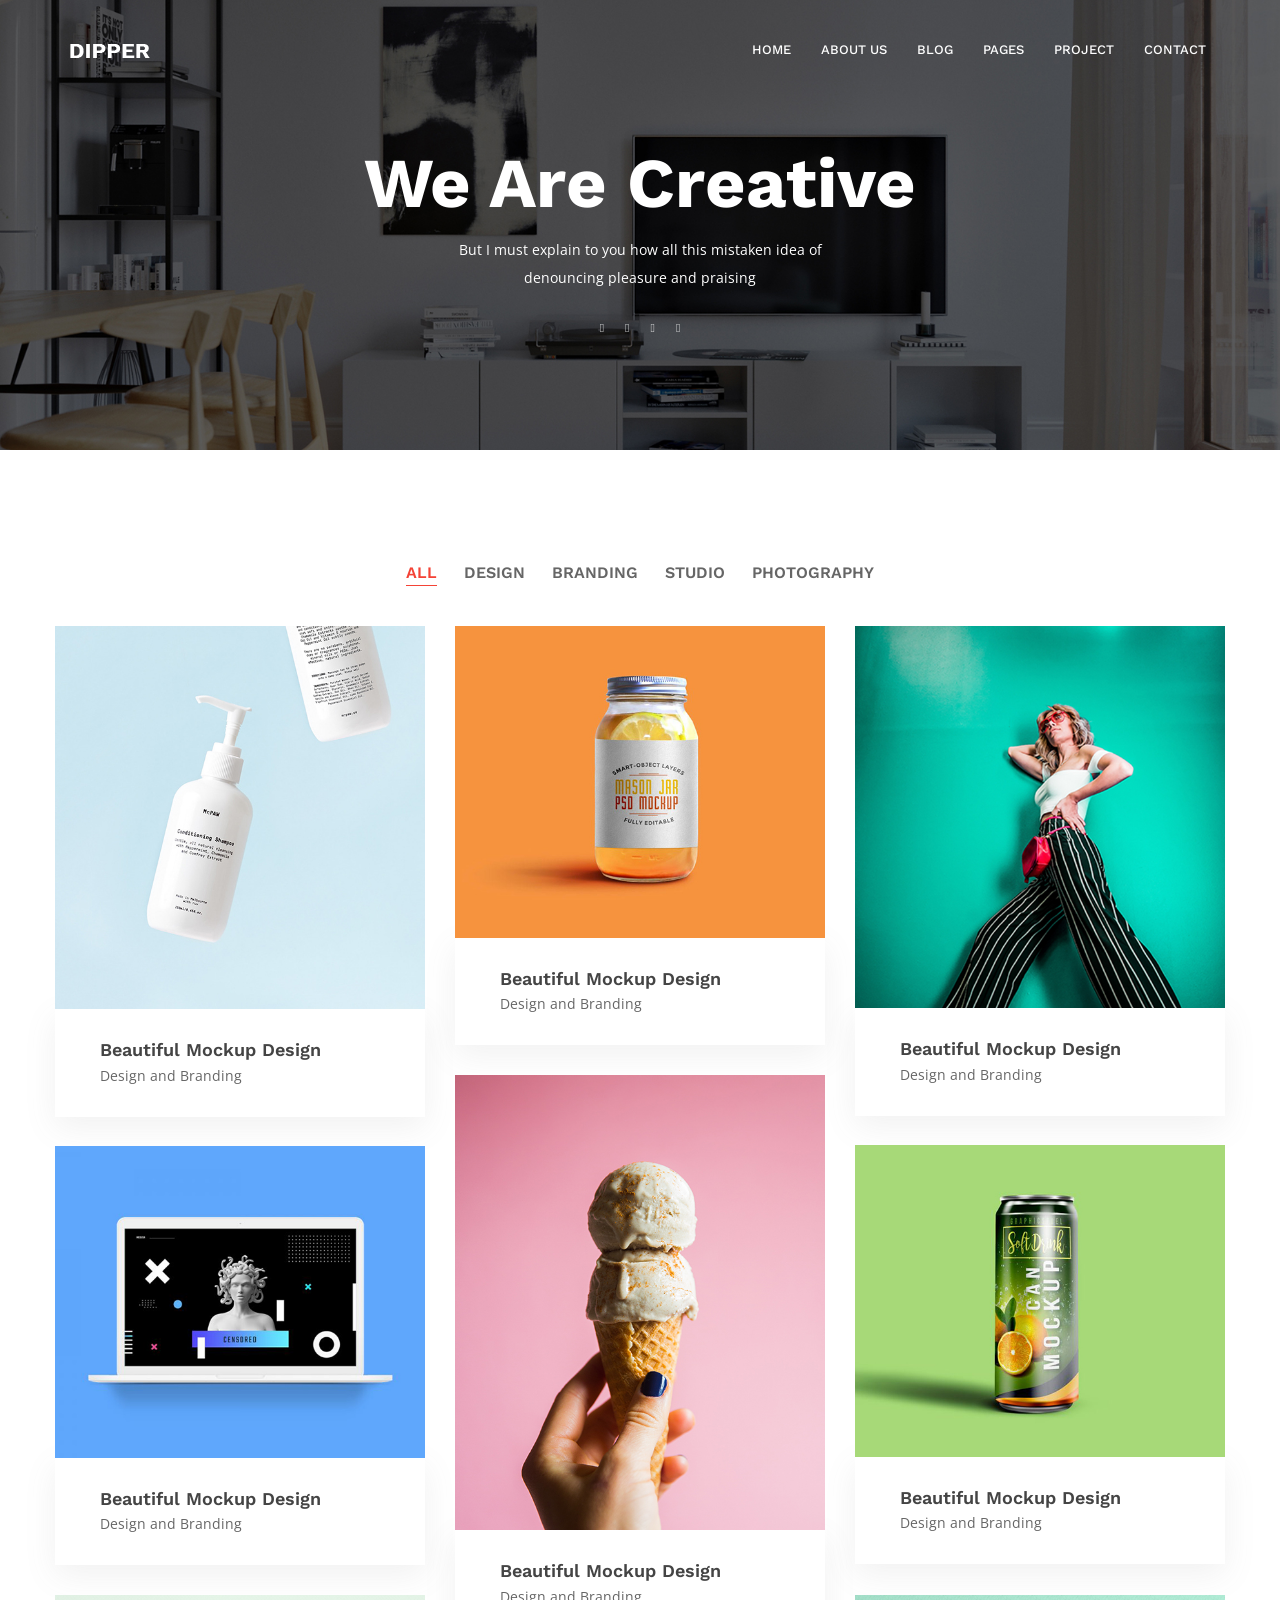
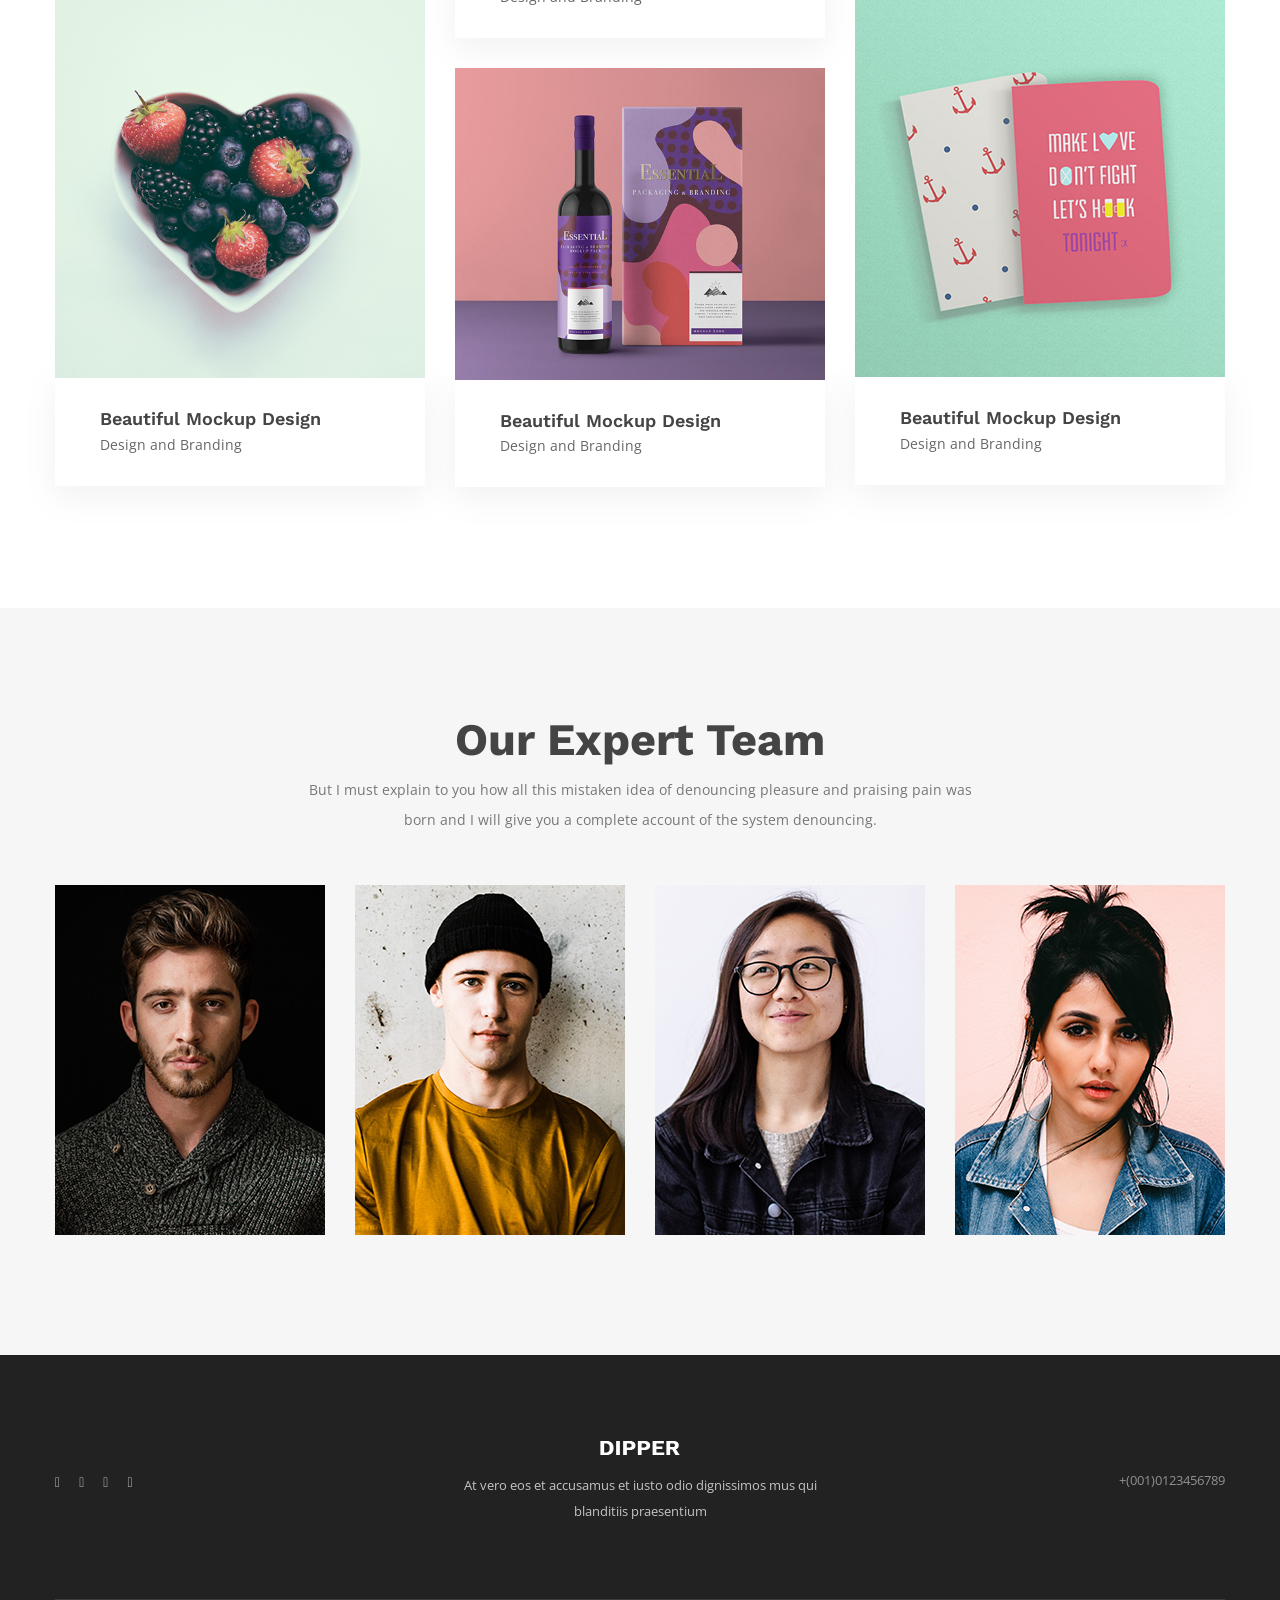
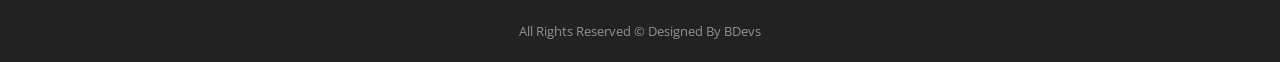
==== commit ffacaedb: "s" ====
--- a/index.html
+++ b/index.html
@@ -1,5 +1,4 @@
 <!DOCTYPE html>
-<!-- saved from url=(0044)http://bdevs.net/dipper/dipper/index-6.html# -->
 <html class="js sizes customelements history pointerevents postmessage webgl websockets cssanimations csscolumns csscolumns-width csscolumns-span csscolumns-fill csscolumns-gap csscolumns-rule csscolumns-rulecolor csscolumns-rulestyle csscolumns-rulewidth csscolumns-breakbefore csscolumns-breakafter csscolumns-breakinside flexbox picture srcset webworkers" lang="zxx"><head><meta http-equiv="Content-Type" content="text/html; charset=UTF-8">
         
         <meta http-equiv="x-ua-compatible" content="ie=edge">
@@ -7,7 +6,6 @@
         <meta name="description" content="">
         <meta name="viewport" content="width=device-width, initial-scale=1">
 
-        <link rel="manifest" href="http://bdevs.net/dipper/dipper/site.webmanifest">
 		<link rel="shortcut icon" type="image/x-icon" href="http://bdevs.net/dipper/dipper/img/favicon.ico">
         <!-- Place favicon.ico in the root directory -->
 
@@ -25,7 +23,7 @@
         <link rel="stylesheet" href="./Dipper - Minimal Portfolio Template_files/et-line-fonts.css">
         <link rel="stylesheet" href="./Dipper - Minimal Portfolio Template_files/style.css">
         <link rel="stylesheet" href="./Dipper - Minimal Portfolio Template_files/responsive.css">
-    <style>@media print {#ghostery-purple-box {display:none !important}}</style></head>
+    </head>
     <body>
         <!--[if lte IE 9]>
             <p class="browserupgrade">You are using an <strong>outdated</strong> browser. Please <a href="https://browsehappy.com/">upgrade your browser</a> to improve your experience and security.</p>
@@ -152,7 +150,7 @@
 		<!-- slider-area-start -->
 		<div class="slider-area">
 			<div class="slider">
-				<div class="slider-wrapper vh d-flex align-items-center pt-35" style="background-image:url(img/slider/slider3.jpg)">
+				<div class="slider-wrapper vh d-flex align-items-center pt-35" style="background-image:url('/z.jpg')">
 				   <div class="container">
 						<div class="row">
 							<div class="col-xl-6 col-lg-6 offset-lg-3 offset-xl-3">
--- a/Dipper - Minimal Portfolio Template_files/style.css
+++ b/Dipper - Minimal Portfolio Template_files/style.css
@@ -461,7 +461,7 @@
 	border-top: 1px solid #f5f5f5;
 }
 .vh {
-	height: 100vh;
+	height: 50vh;
 }
 .slider-text{}
 .slider-text h1 {
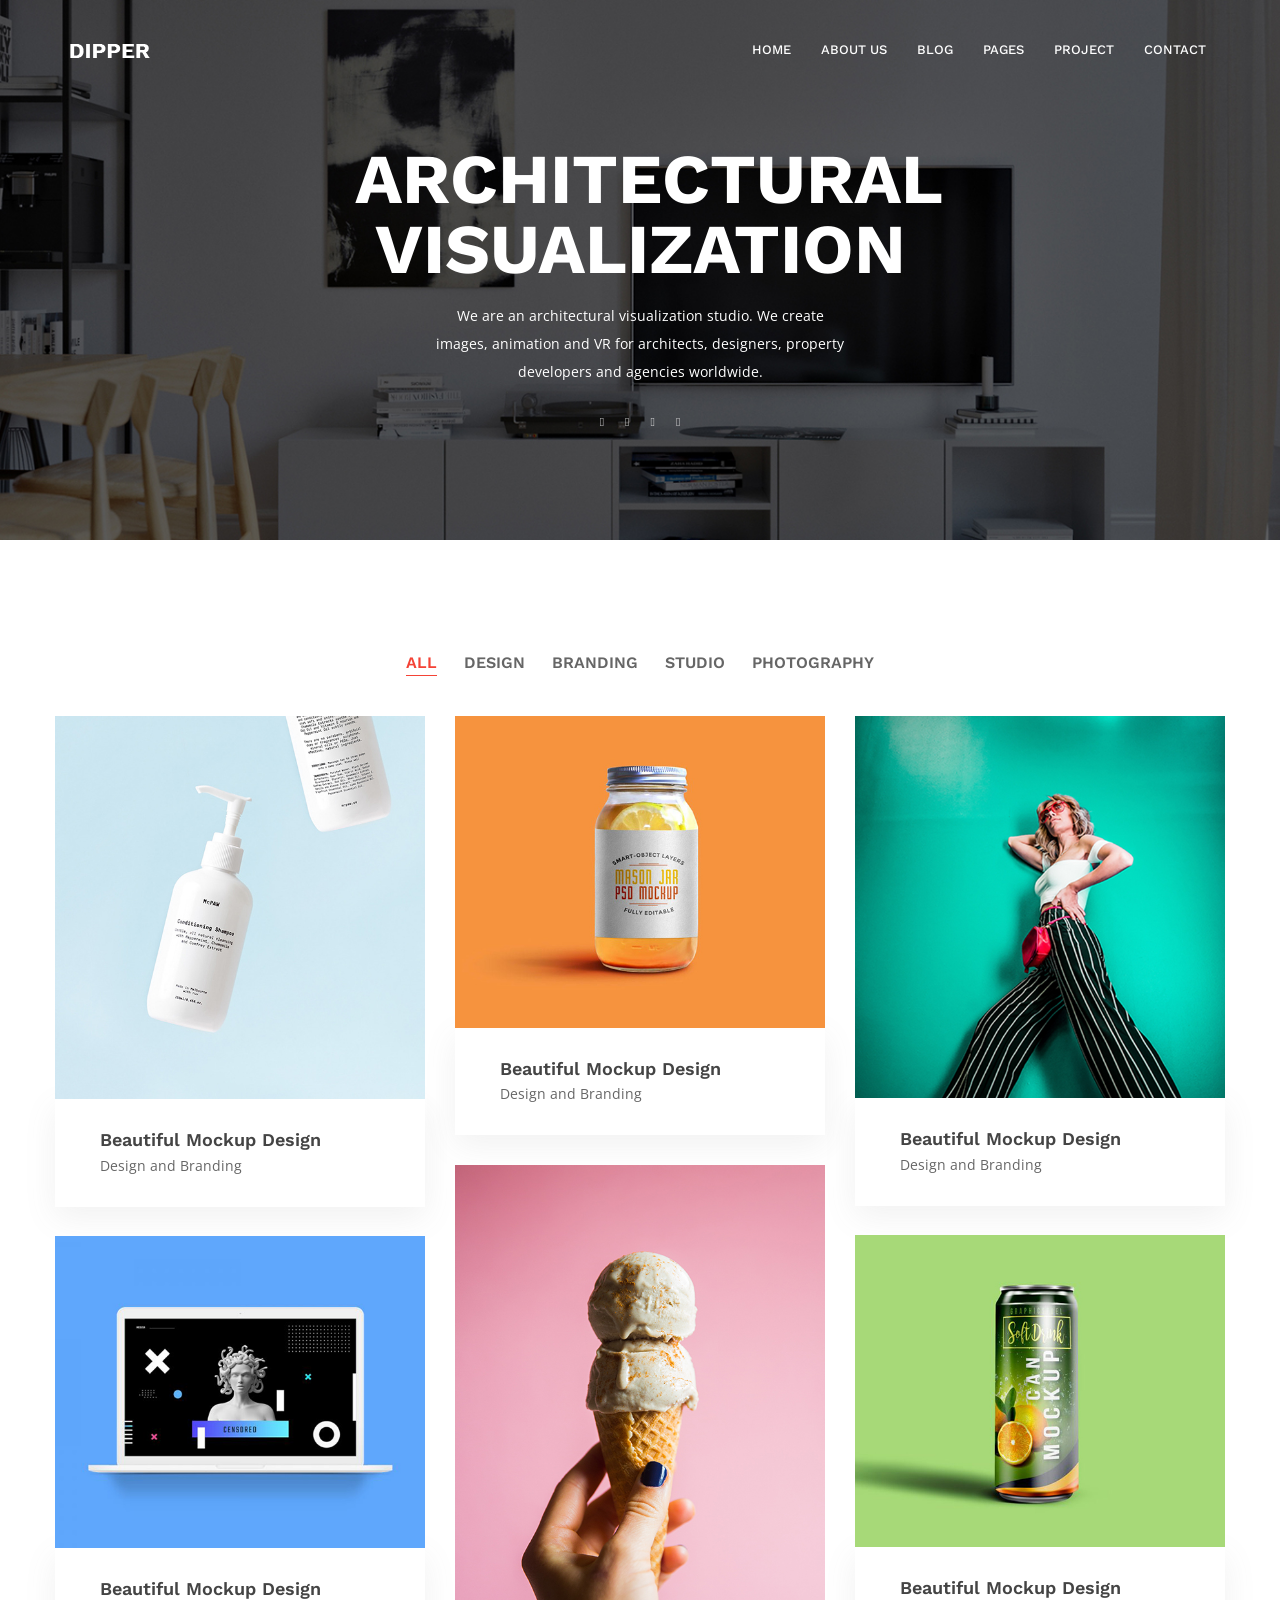
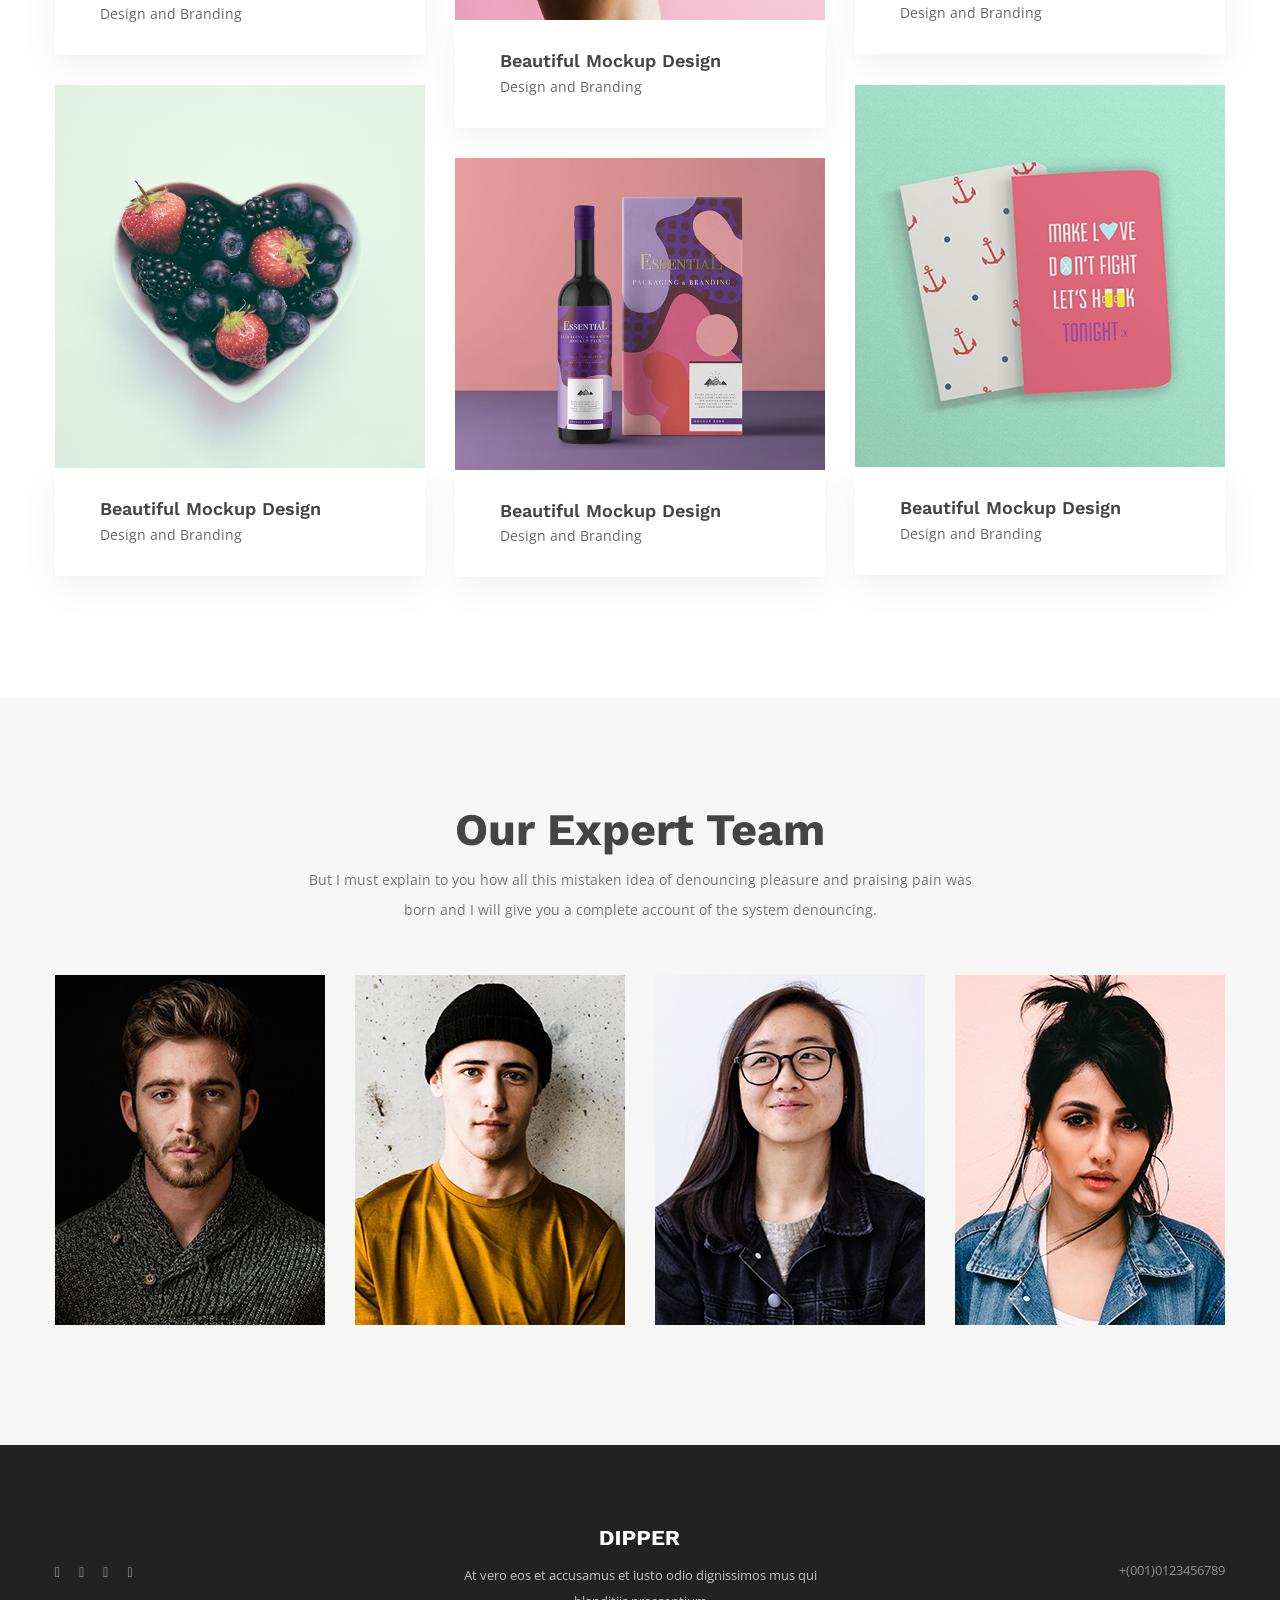
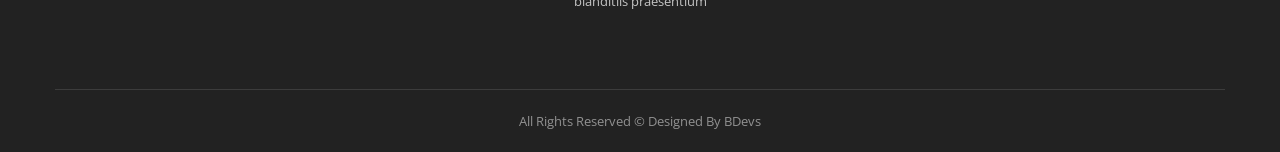
==== commit 7d12cc0e: "." ====
--- a/index.html
+++ b/index.html
@@ -155,8 +155,8 @@
 						<div class="row">
 							<div class="col-xl-6 col-lg-6 offset-lg-3 offset-xl-3">
 								<div class="slider-info text-center wow fadeInUp" data-wow-delay=".3s" style="visibility: visible; animation-delay: 0.3s; animation-name: fadeInUp;">
-									<h1>We Are Creative</h1>
-									<p>But I must explain to you how all this mistaken idea of denouncing pleasure and praising </p>
+									<h1>ARCHITECTURAL VISUALIZATION</h1>
+									<p>We are an architectural visualization studio. We create images, animation and VR for architects, designers, property developers and agencies worldwide.</p>
 									<div class="slider-icon">
 										<a href="http://bdevs.net/dipper/dipper/index-6.html#"><i class="fab fa-facebook-f"></i></a>
 										<a href="http://bdevs.net/dipper/dipper/index-6.html#"><i class="fab fa-twitter"></i></a>
--- a/Dipper - Minimal Portfolio Template_files/style.css
+++ b/Dipper - Minimal Portfolio Template_files/style.css
@@ -461,7 +461,7 @@
 	border-top: 1px solid #f5f5f5;
 }
 .vh {
-	height: 50vh;
+	height: 60vh;
 }
 .slider-text{}
 .slider-text h1 {
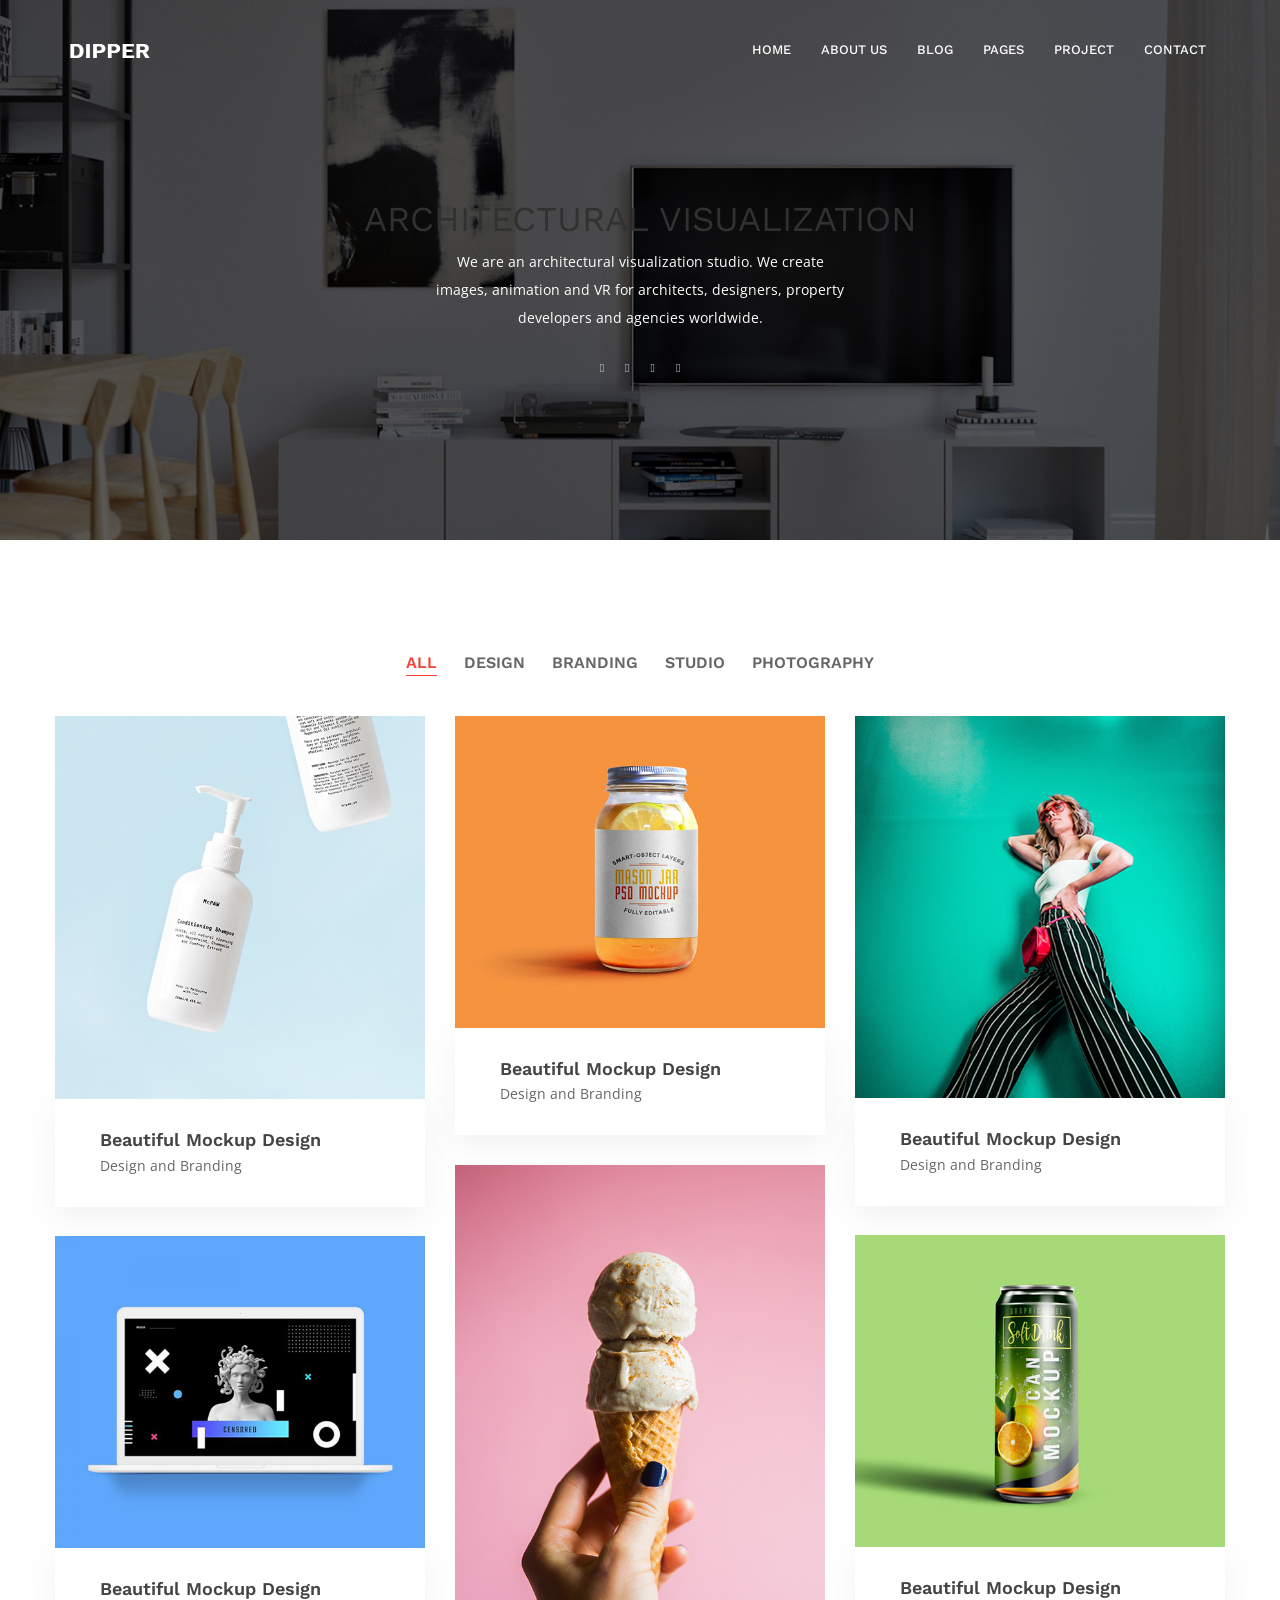
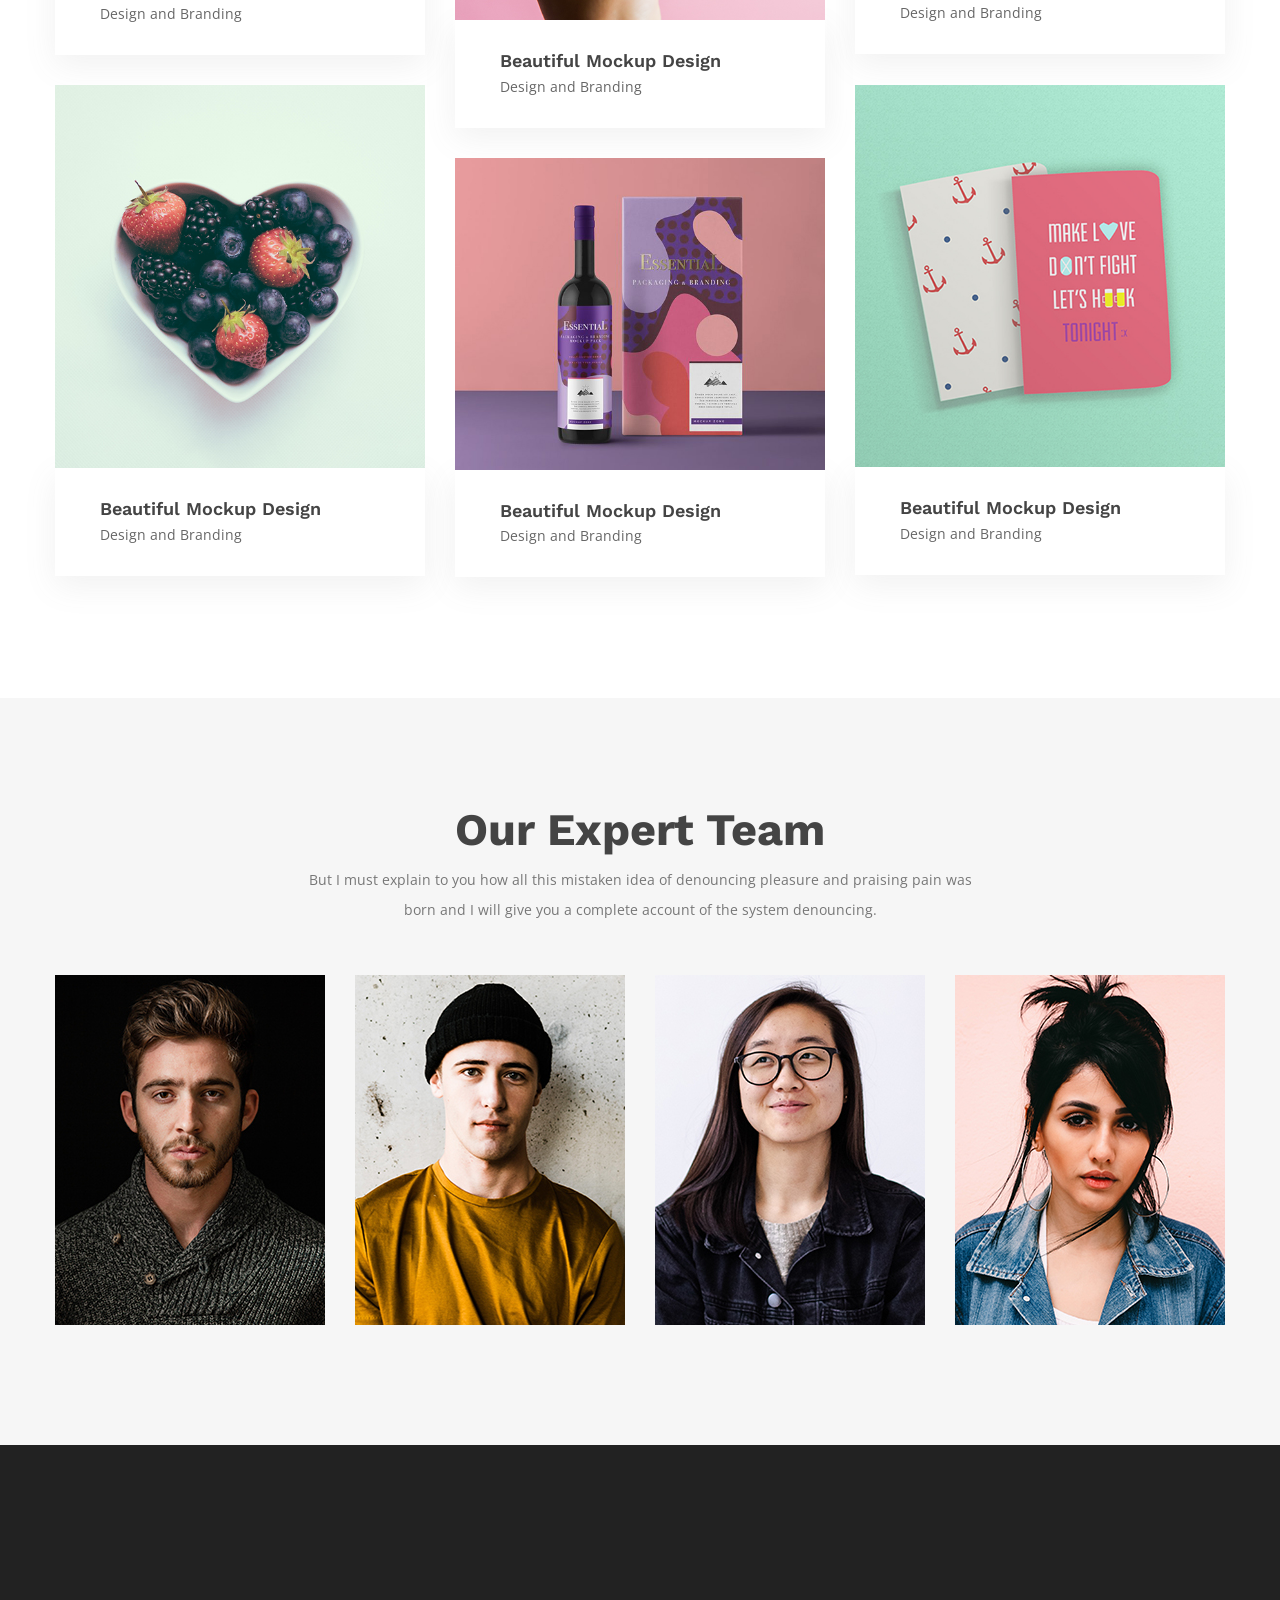
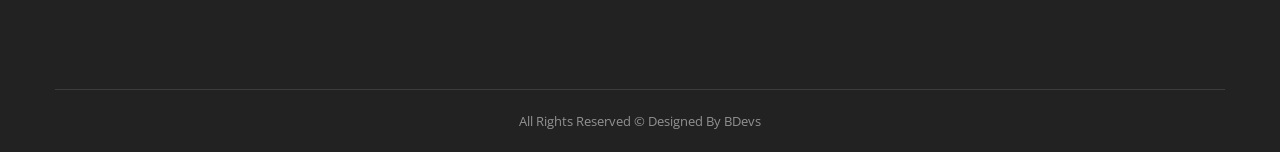
==== commit ca34074c: "." ====
--- a/index.html
+++ b/index.html
@@ -155,7 +155,7 @@
 						<div class="row">
 							<div class="col-xl-6 col-lg-6 offset-lg-3 offset-xl-3">
 								<div class="slider-info text-center wow fadeInUp" data-wow-delay=".3s" style="visibility: visible; animation-delay: 0.3s; animation-name: fadeInUp;">
-									<h1>ARCHITECTURAL VISUALIZATION</h1>
+									<h2>ARCHITECTURAL VISUALIZATION</h2>
 									<p>We are an architectural visualization studio. We create images, animation and VR for architects, designers, property developers and agencies worldwide.</p>
 									<div class="slider-icon">
 										<a href="http://bdevs.net/dipper/dipper/index-6.html#"><i class="fab fa-facebook-f"></i></a>
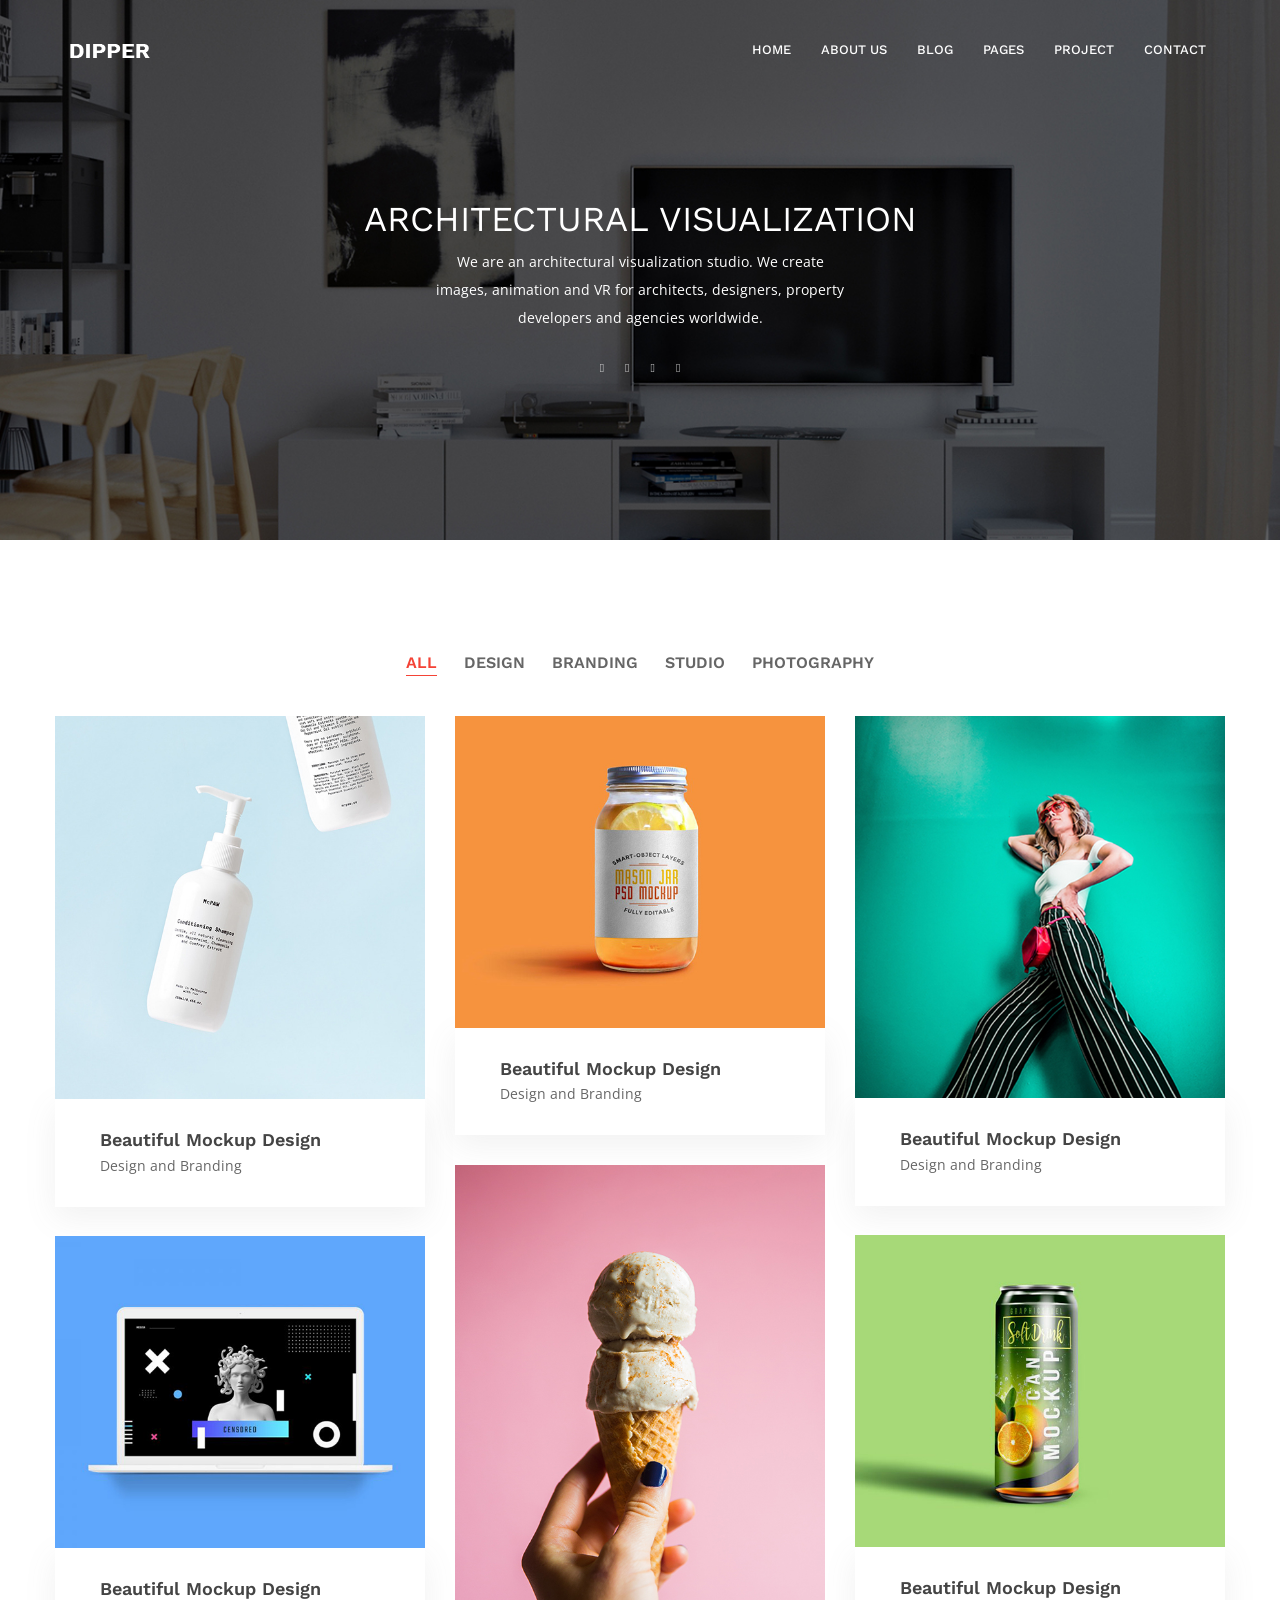
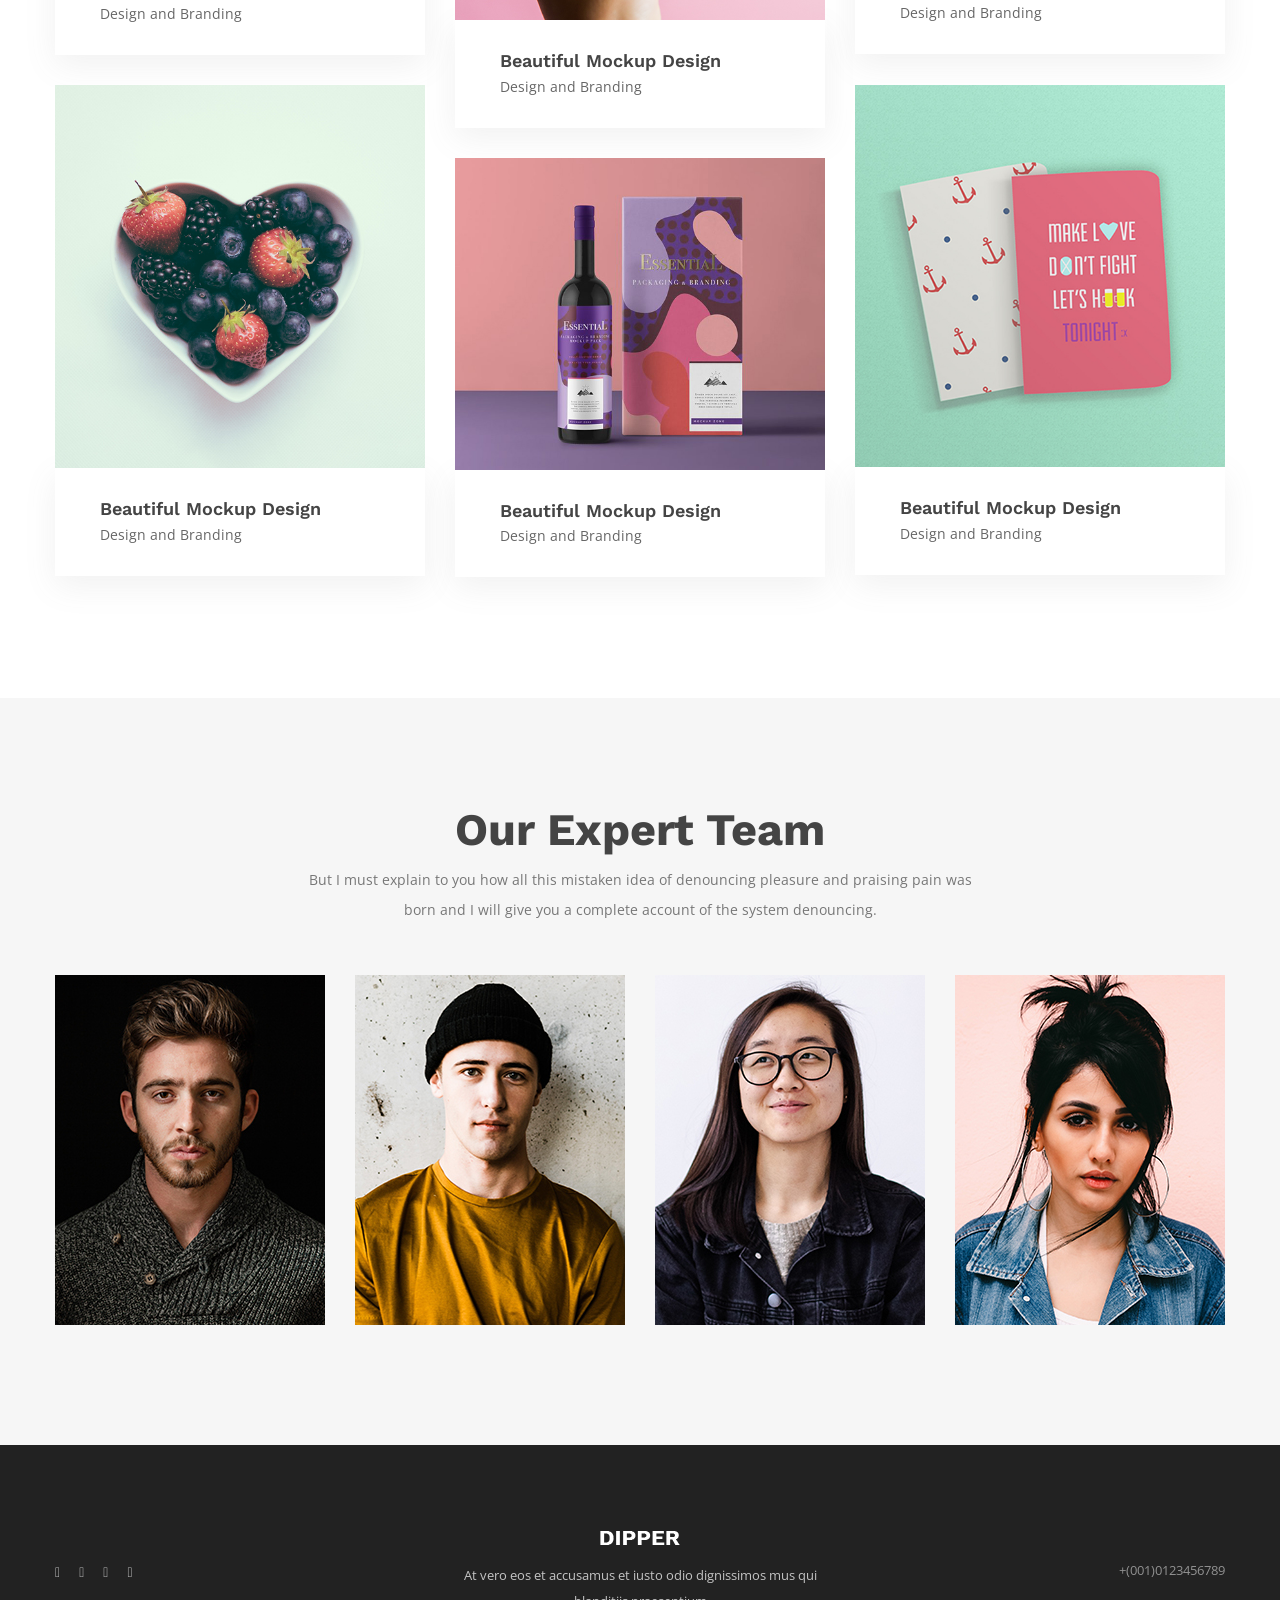
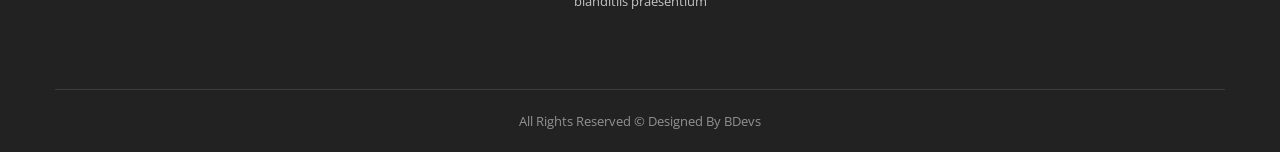
==== commit 90370df7: "." ====
--- a/index.html
+++ b/index.html
@@ -155,7 +155,7 @@
 						<div class="row">
 							<div class="col-xl-6 col-lg-6 offset-lg-3 offset-xl-3">
 								<div class="slider-info text-center wow fadeInUp" data-wow-delay=".3s" style="visibility: visible; animation-delay: 0.3s; animation-name: fadeInUp;">
-									<h2>ARCHITECTURAL VISUALIZATION</h2>
+									<h2 style="color: white">ARCHITECTURAL VISUALIZATION</h2>
 									<p>We are an architectural visualization studio. We create images, animation and VR for architects, designers, property developers and agencies worldwide.</p>
 									<div class="slider-icon">
 										<a href="http://bdevs.net/dipper/dipper/index-6.html#"><i class="fab fa-facebook-f"></i></a>
